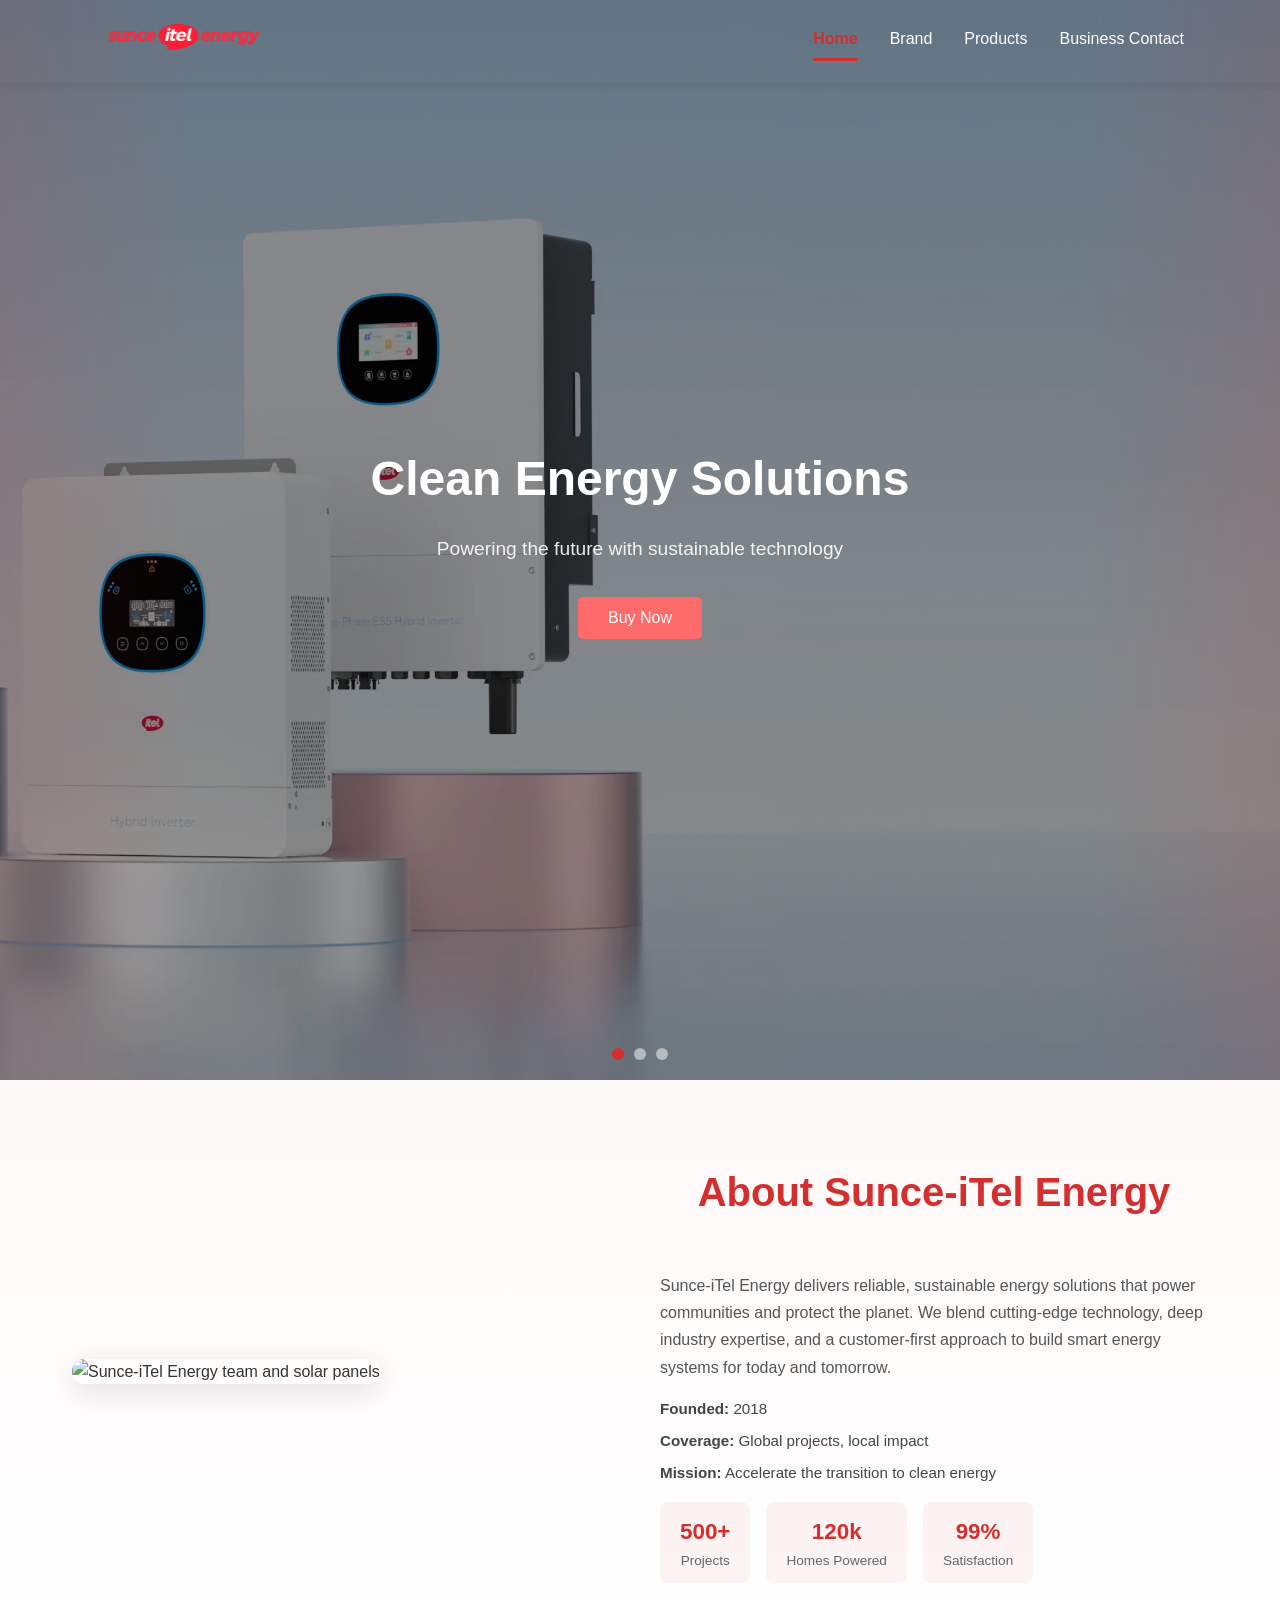
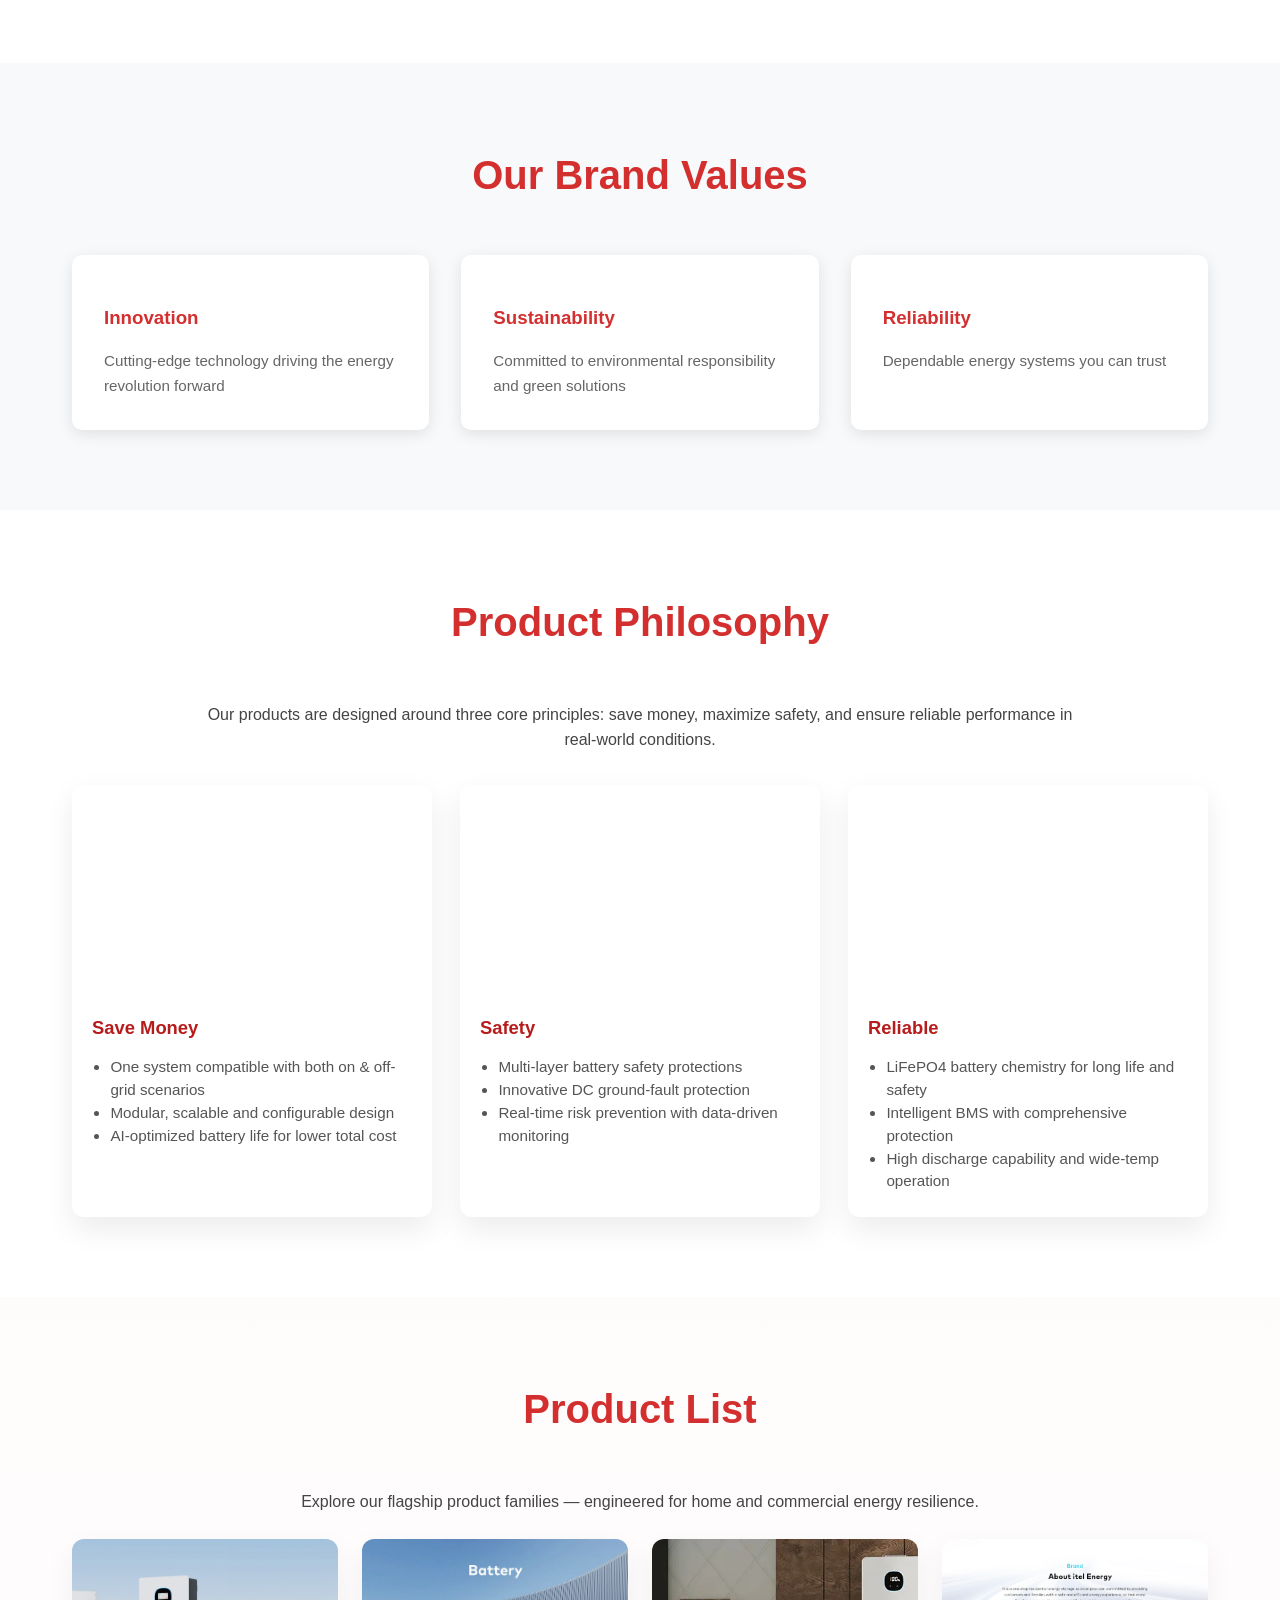
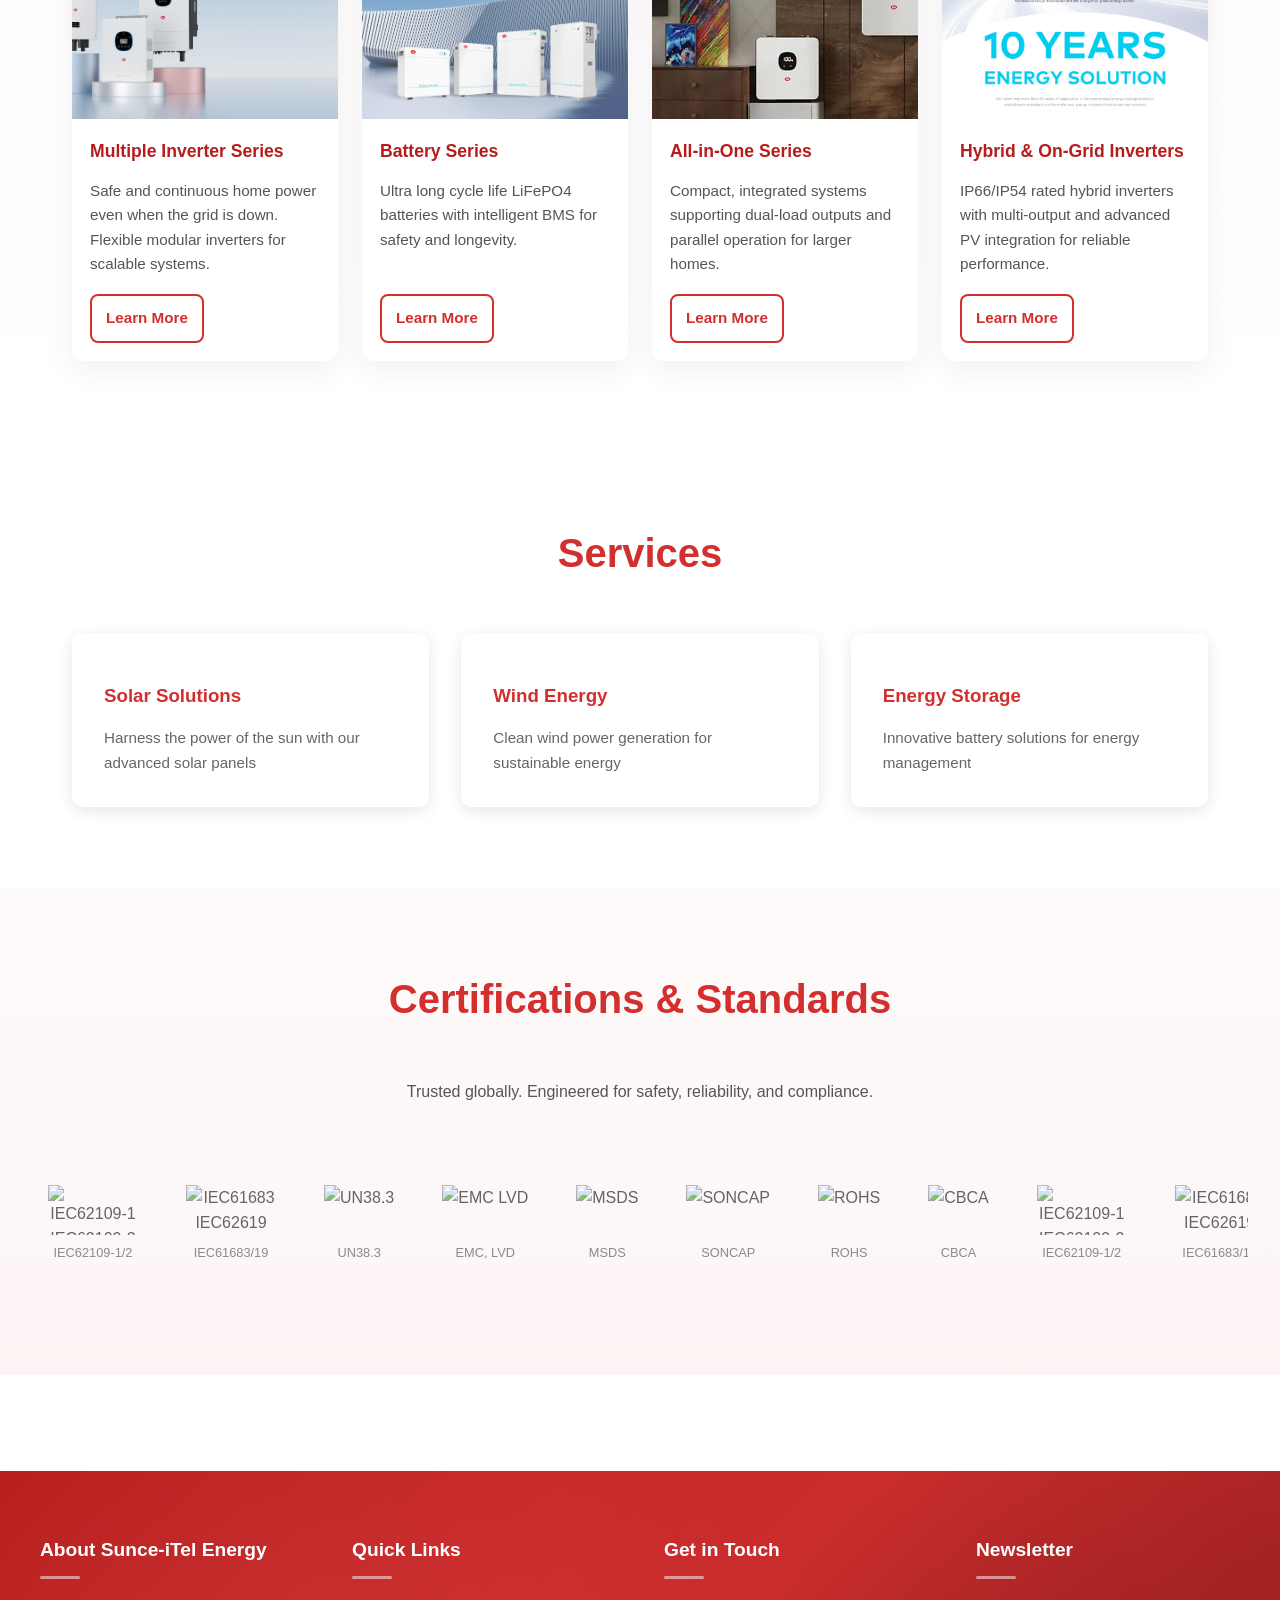
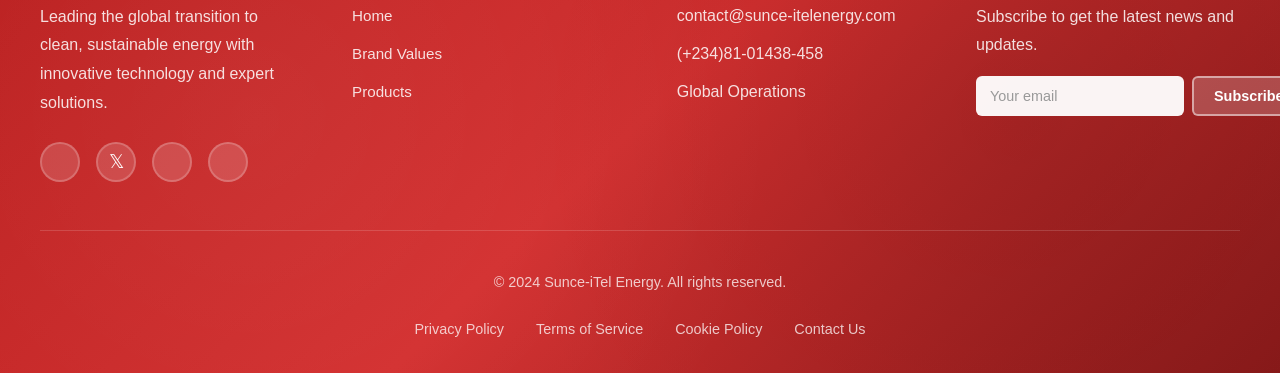
==== index.html @ 363087ed "required changes have been made" ====
<!DOCTYPE html>
<html lang="en">
<head>
    <meta charset="UTF-8">
    <meta name="viewport" content="width=device-width, initial-scale=1.0">
    <title>Sunce-iTel Energy - Brand</title>
   <link rel="stylesheet" href="styles.css">
        <link rel="icon" href="asset/itel-logo.png" type="image/png" sizes="32x32">
        <link rel="shortcut icon" href="asset/itel-logo.png" type="image/png">
        <link rel="apple-touch-icon" href="asset/itel-logo.png">
        <!-- Iconify: scalable vector icons -->
        <script src="https://code.iconify.design/2/2.2.1/iconify.min.js"></script>
</head>
<body>
    <header>
        <nav>
            <div class="logo">
                <img src="asset/itel-logo.png" alt="Sunce-iTel Energy Logo">
            </div>
            <ul class="nav-links">
                <li><a href="#home">Home</a></li>
                <li><a href="#brand">Brand</a></li>
                <li><a href="products.html">Products</a></li>
                <li><a href="contact.html">Business Contact</a></li>
            </ul>
            <div class="hamburger">
                <span></span>
                <span></span>
                <span></span>
            </div>
        </nav>
    </header>

    <main>
        <section class="hero" id="home">
            <div class="carousel-container">
                <div class="carousel-slide active">
                    <img src="asset/pc-01-multiple-inverter-series-4uVr4Cbx.webp" alt="Solar Energy">
                </div>
                <div class="carousel-slide">
                    <img src="asset/PC_001_IP54-BDTVwrKW.webp" alt="Wind Energy">
                </div>
                <div class="carousel-slide">
                    <img src="asset/PC_003_IP66-CBiE0N-h.webp" alt="Renewable Energy">
                </div>
                <div class="carousel-overlay">
                    <h1>Clean Energy Solutions</h1>
                    <p>Powering the future with sustainable technology</p>
                    <button class="cta-button">Buy Now</button>
                </div>

                <div class="carousel-dots">
                    <span class="dot active" onclick="currentSlide(0)"></span>
                    <span class="dot" onclick="currentSlide(1)"></span>
                    <span class="dot" onclick="currentSlide(2)"></span>
                </div>
            </div>
        </section>

        <section class="section about-section" id="about-itel">
            <div class="container about-container">
                <div class="about-image">
                    <img src="https://images.unsplash.com/photo-1509395176047-4a66953fd231?w=1200&h=800&fit=crop" alt="Sunce-iTel Energy team and solar panels">
                </div>
                <div class="about-content">
                    <h2>About Sunce-iTel Energy</h2>
                    <p>Sunce-iTel Energy delivers reliable, sustainable energy solutions that power communities and protect the planet. We blend cutting-edge technology, deep industry expertise, and a customer-first approach to build smart energy systems for today and tomorrow.</p>
                    <ul class="about-list">
                        <li><strong>Founded:</strong> 2018</li>
                        <li><strong>Coverage:</strong> Global projects, local impact</li>
                        <li><strong>Mission:</strong> Accelerate the transition to clean energy</li>
                    </ul>

                    <div class="stats">
                        <div class="stat">
                            <div class="stat-value">500+</div>
                            <div class="stat-label">Projects</div>
                        </div>
                        <div class="stat">
                            <div class="stat-value">120k</div>
                            <div class="stat-label">Homes Powered</div>
                        </div>
                        <div class="stat">
                            <div class="stat-value">99%</div>
                            <div class="stat-label">Satisfaction</div>
                        </div>
                    </div>
                </div>
            </div>
        </section>

        <section class="section features-section" id="brand">
            <div class="container">
                <h2>Our Brand Values</h2>
                <div class="cards-grid">
                    <div class="card">
                        <div class="card-icon"><span class="iconify animated-icon" data-icon="mdi:flash" data-inline="false" data-width="1em" data-height="1em"></span></div>
                        <h3>Innovation</h3>
                        <p>Cutting-edge technology driving the energy revolution forward</p>
                    </div>
                    <div class="card">
                        <div class="card-icon"><span class="iconify animated-icon" data-icon="mdi:leaf" data-inline="false" data-width="1em" data-height="1em"></span></div>
                        <h3>Sustainability</h3>
                        <p>Committed to environmental responsibility and green solutions</p>
                    </div>
                    <div class="card">
                        <div class="card-icon"><span class="iconify animated-icon" data-icon="mdi:lock" data-inline="false" data-width="1em" data-height="1em"></span></div>
                        <h3>Reliability</h3>
                        <p>Dependable energy systems you can trust</p>
                    </div>
                </div>
            </div>
        </section>

        <section class="section product-philosophy" id="product-philosophy">
            <div class="container">
                <h2>Product Philosophy</h2>
                <p class="pp-intro">Our products are designed around three core principles: save money, maximize safety, and ensure reliable performance in real-world conditions.</p>

                <div class="pp-grid">
                    <article class="pp-card">
                        <div class="pp-image" style="background-image: url('https://energy.itel-life.com/traness-web/assets/Product_Philosophy1-DYWTIjxz.webp');"></div>
                        <div class="pp-body">
                            <h3>Save Money</h3>
                            <ul>
                                <li>One system compatible with both on & off-grid scenarios</li>
                                <li>Modular, scalable and configurable design</li>
                                <li>AI-optimized battery life for lower total cost</li>
                            </ul>
                        </div>
                    </article>

                    <article class="pp-card">
                        <div class="pp-image" style="background-image: url('https://energy.itel-life.com/traness-web/assets/Product_Philosophy2-Bd6R8GbZ.webp');"></div>
                        <div class="pp-body">
                            <h3>Safety</h3>
                            <ul>
                                <li>Multi-layer battery safety protections</li>
                                <li>Innovative DC ground-fault protection</li>
                                <li>Real-time risk prevention with data-driven monitoring</li>
                            </ul>
                        </div>
                    </article>

                    <article class="pp-card">
                        <div class="pp-image" style="background-image: url('https://energy.itel-life.com/traness-web/assets/Product_Philosophy3-BLWLSfv9.webp');"></div>
                        <div class="pp-body">
                            <h3>Reliable</h3>
                            <ul>
                                <li>LiFePO4 battery chemistry for long life and safety</li>
                                <li>Intelligent BMS with comprehensive protection</li>
                                <li>High discharge capability and wide-temp operation</li>
                            </ul>
                        </div>
                    </article>
                </div>
            </div>
        </section>

        <section class="section product-list" id="product-list">
            <div class="container">
                <h2>Product List</h2>
                <p class="pl-intro">Explore our flagship product families — engineered for home and commercial energy resilience.</p>

                <div class="pl-grid">
                    <div class="pl-card">
                        <div class="pl-image" style="background-image: url('asset/pc-01-multiple-inverter-series-4uVr4Cbx.webp');"></div>
                        <div class="pl-body">
                            <h3 class="pl-title">Multiple Inverter Series</h3>
                            <p class="pl-desc">Safe and continuous home power even when the grid is down. Flexible modular inverters for scalable systems.</p>
                            <div class="pl-buttons">
                                <a class="btn btn-outline" href="#">Learn More</a>
                            </div>
                        </div>
                    </div>

                    <div class="pl-card">
                        <div class="pl-image" style="background-image: url('asset/pc-04-Battery__Series-Dj1lOQT4.webp');"></div>
                        <div class="pl-body">
                            <h3 class="pl-title">Battery Series</h3>
                            <p class="pl-desc">Ultra long cycle life LiFePO4 batteries with intelligent BMS for safety and longevity.</p>
                            <div class="pl-buttons">
                                <a class="btn btn-outline" href="#">Learn More</a>
                            </div>
                        </div>
                    </div>

                    <div class="pl-card">
                        <div class="pl-image" style="background-image: url('asset/mb-02-allinone-ZpsdSVnz.webp');"></div>
                        <div class="pl-body">
                            <h3 class="pl-title">All-in-One Series</h3>
                            <p class="pl-desc">Compact, integrated systems supporting dual-load outputs and parallel operation for larger homes.</p>
                            <div class="pl-buttons">
                                <a class="btn btn-outline" href="#">Learn More</a>
                            </div>
                        </div>
                    </div>

                    <div class="pl-card">
                        <div class="pl-image" style="background-image: url('asset/pc-02-Brand-Bh3NAo-r.webp');"></div>
                        <div class="pl-body">
                            <h3 class="pl-title">Hybrid & On-Grid Inverters</h3>
                            <p class="pl-desc">IP66/IP54 rated hybrid inverters with multi-output and advanced PV integration for reliable performance.</p>
                            <div class="pl-buttons">
                                <a class="btn btn-outline" href="#">Learn More</a>
                            </div>
                        </div>
                    </div>
                </div>
            </div>
        </section>

        <section class="section" id="services">
            <div class="container">
                <h2>Services</h2>
                <div class="cards-grid">
                    <div class="card">
                        <div class="card-icon"><span class="iconify animated-icon" data-icon="mdi:weather-sunny" data-inline="false" data-width="1em" data-height="1em"></span></div>
                        <h3>Solar Solutions</h3>
                        <p>Harness the power of the sun with our advanced solar panels</p>
                    </div>
                    <div class="card">
                        <div class="card-icon"><span class="iconify animated-icon" data-icon="mdi:weather-windy" data-inline="false" data-width="1em" data-height="1em"></span></div>
                        <h3>Wind Energy</h3>
                        <p>Clean wind power generation for sustainable energy</p>
                    </div>
                    <div class="card">
                        <div class="card-icon"><span class="iconify animated-icon" data-icon="mdi:battery" data-inline="false" data-width="1em" data-height="1em"></span></div>
                        <h3>Energy Storage</h3>
                        <p>Innovative battery solutions for energy management</p>
                    </div>
                </div>
            </div>
        </section>
    </main>

    <section class="section certification" id="certification">
        <h2>Certifications & Standards</h2>
        <p class="cert-intro">Trusted globally. Engineered for safety, reliability, and compliance.</p>

        <div class="marquee-container">
            <div class="marquee-track">
                <div class="cert-logo">
                    <img src="https://energy.itel-life.com/traness-web/assets/brand01-lxdDMhXr.png" alt="IEC62109-1 IEC62109-2">
                    <span>IEC62109-1/2</span>
                </div>
                <div class="cert-logo">
                    <img src="https://energy.itel-life.com/traness-web/assets/brand02-Cbj6jNe_.png" alt="IEC61683 IEC62619">
                    <span>IEC61683/19</span>
                </div>
                <div class="cert-logo">
                    <img src="https://energy.itel-life.com/traness-web/assets/brand03-LPod9yp8.png" alt="UN38.3">
                    <span>UN38.3</span>
                </div>
                <div class="cert-logo">
                    <img src="https://energy.itel-life.com/traness-web/assets/brand04-BY6w9k65.png" alt="EMC LVD">
                    <span>EMC, LVD</span>
                </div>
                <div class="cert-logo">
                    <img src="https://energy.itel-life.com/traness-web/assets/brand05-lPYYnhES.png" alt="MSDS">
                    <span>MSDS</span>
                </div>
                <div class="cert-logo">
                    <img src="https://energy.itel-life.com/traness-web/assets/brand06-3IBH7Ll9.png" alt="SONCAP">
                    <span>SONCAP</span>
                </div>
                <div class="cert-logo">
                    <img src="https://energy.itel-life.com/traness-web/assets/brand07-Bwi-pr82.png" alt="ROHS">
                    <span>ROHS</span>
                </div>
                <div class="cert-logo">
                    <img src="https://energy.itel-life.com/traness-web/assets/brand08-D8Buwxoi.png" alt="CBCA">
                    <span>CBCA</span>
                </div>
                <!-- Duplicate for seamless loop -->
                <div class="cert-logo">
                    <img src="https://energy.itel-life.com/traness-web/assets/brand01-lxdDMhXr.png" alt="IEC62109-1 IEC62109-2">
                    <span>IEC62109-1/2</span>
                </div>
                <div class="cert-logo">
                    <img src="https://energy.itel-life.com/traness-web/assets/brand02-Cbj6jNe_.png" alt="IEC61683 IEC62619">
                    <span>IEC61683/19</span>
                </div>
                <div class="cert-logo">
                    <img src="https://energy.itel-life.com/traness-web/assets/brand03-LPod9yp8.png" alt="UN38.3">
                    <span>UN38.3</span>
                </div>
                <div class="cert-logo">
                    <img src="https://energy.itel-life.com/traness-web/assets/brand04-BY6w9k65.png" alt="EMC LVD">
                    <span>EMC, LVD</span>
                </div>
            </div>
        </div>
    </section>

    <footer id="contact">
        <div class="footer-container">
            <div class="footer-content">
                <!-- About Section -->
                <div class="footer-section">
                    <h3>About Sunce-iTel Energy</h3>
                    <p>Leading the global transition to clean, sustainable energy with innovative technology and expert solutions.</p>
                    <div class="social-links">
                        <a href="#" title="Facebook"><span class="iconify" data-icon="mdi:facebook" data-inline="false" data-width="1.2em" data-height="1.2em"></span></a>
                        <a href="#" title="Twitter">𝕏</a>
                        <a href="#" title="LinkedIn"><span class="iconify" data-icon="mdi:linkedin" data-inline="false" data-width="1.2em" data-height="1.2em"></span></a>
                        <a href="#" title="Instagram"><span class="iconify" data-icon="mdi:instagram" data-inline="false" data-width="1.2em" data-height="1.2em"></span></a>
                    </div>
                </div>

                <!-- Quick Links -->
                <div class="footer-section">
                    <h3>Quick Links</h3>
                    <ul>
                        <li><a href="index.html#home">Home</a></li>
                        <li><a href="index.html#brand">Brand Values</a></li>
                        <li><a href="products.html">Products</a></li>
                    </ul>
                </div>

                <!-- Contact -->
                <div class="footer-section">
                    <h3>Get in Touch</h3>
                    <div class="contact-info">
                        <span class="contact-info-icon"><span class="iconify animated-icon" data-icon="mdi:email" data-inline="false" data-width="1em" data-height="1em"></span></span>
                        <span>contact@sunce-itelenergy.com</span>
                    </div>
                    <div class="contact-info">
                        <span class="contact-info-icon"><span class="iconify animated-icon" data-icon="mdi:phone" data-inline="false" data-width="1em" data-height="1em"></span></span>
                        <span>(+234)81-01438-458</span>
                    </div>
                    <div class="contact-info">
                        <span class="contact-info-icon"><span class="iconify animated-icon" data-icon="mdi:earth" data-inline="false" data-width="1em" data-height="1em"></span></span>
                        <span>Global Operations</span>
                    </div>
                </div>

                <!-- Newsletter -->
                <div class="footer-section">
                    <h3>Newsletter</h3>
                    <p>Subscribe to get the latest news and updates.</p>
                    <div class="newsletter-form">
                        <input type="email" placeholder="Your email" required>
                        <button onclick="alert('Thank you for subscribing!')">Subscribe</button>
                    </div>
                </div>
            </div>

            <!-- Footer Bottom -->
            <div class="footer-bottom">
                <p>&copy; 2024 Sunce-iTel Energy. All rights reserved.</p>
                <div class="footer-links">
                    <a href="#">Privacy Policy</a>
                    <a href="#">Terms of Service</a>
                    <a href="#">Cookie Policy</a>
                    <a href="#">Contact Us</a>
                </div>
            </div>
        </div>
    </footer>

    <script src="script.js"></script>
</body>
</html>
---- styles.css ----
* {
            margin: 0;
            padding: 0;
            box-sizing: border-box;
        }

        body {
            font-family: 'Segoe UI', Tahoma, Geneva, Verdana, sans-serif;
            line-height: 1.6;
            color: #333;
        }

        header {
            background: transparent;
            /* background: rgba(255,255,255,0.85); */
            color: #222;
            padding: 1rem 2rem;
            position: fixed;
            width: 100%;
            top: 0;
            z-index: 1000;
            box-shadow: 0 1px 8px rgba(16,24,32,0.06);
            transition: background 0.25s ease, box-shadow 0.25s ease, color 0.25s ease;
            backdrop-filter: blur(6px);
            border-bottom: 1px solid rgba(16,24,32,0.04);
        }

        header.scrolled {
            background: linear-gradient(135deg, #d32f2f 0%, #b71c1c 100%);
            color: white;
            box-shadow: 0 2px 10px rgba(0,0,0,0.12);
            border-bottom: none;
        }

        nav {
            display: flex;
            justify-content: space-between;
            align-items: center;
            /* span entire viewport so logo and links hug opposite sides */
            width: 100%;
            max-width: none;
            margin: 0 auto;
            padding: 0 4rem; /* bigger side padding to push items outward */
        }

        /* ensure logo hugs left and links hug right */
        .logo {
            margin-right: auto;
        }

        .nav-links {
            margin-left: auto;
        }

        .logo {
            font-size: 1.5rem;
            font-weight: bold;
        }

        .logo img {
            height: 40px;
            width: auto;
            object-fit: contain;
        }

        .nav-links {
            display: flex;
            list-style: none;
            gap: 2rem;
        }

        .nav-links a {
            color: white; /* always white for better contrast over images */
            text-decoration: none;
            transition: color 0.25s ease, opacity 0.25s ease;
            position: relative;
            display: inline-block;
            padding-bottom: 6px;
        }

        /* revert hover color since default is white now */
        .nav-links a:hover {
            opacity: 0.95;
            color: #b71c1c;
        }

        /* animated underline */
        .nav-links a::after {
            content: "";
            position: absolute;
            left: 0;
            right: 0;
            bottom: -4px;
            height: 3px;
            background: #d32f2f;
            transform: scaleX(0);
            transform-origin: left;
            transition: transform 0.25s ease, background 0.25s ease;
            border-radius: 3px;
        }

        .nav-links a:hover::after,
        .nav-links a:focus::after {
            transform: scaleX(1);
        }

        /* Active page indicator */
        .nav-links a.active {
            color: #d32f2f;
            font-weight: 600;
        }

        .nav-links a.active::after {
            transform: scaleX(1);
            background: #d32f2f;
        }

        header.scrolled .nav-links a {
            color: white;
        }

        header.scrolled .nav-links a.active {
            color: #fff;
            font-weight: 600;
        }

        /* change underline color when header is solid */
        header.scrolled .nav-links a::after {
            background: rgba(255,255,255,0.95);
        }

        header.scrolled .nav-links a.active::after {
            background: rgba(255,255,255,0.95);
        }

        .nav-links a:hover {
            opacity: 0.95;
            color: #b71c1c;
        }

        header.scrolled .nav-links a:hover {
            color: #fff;
        }

        .hamburger {
            display: none;
            flex-direction: column;
            cursor: pointer;
        }

        .hamburger span {
            width: 25px;
            height: 3px;
            background: #222;
            margin: 5px 0;
            transition: background 0.25s ease, transform 0.25s ease;
        }

        header.scrolled .hamburger span {
            background: white;
        }

        /* make logo stand out on red navbar background */
        header.scrolled .logo {
            background: white;
            padding: 3px 8px;
            border-radius: 4px;
            z-index: 10;
        }

        main {
            /* no top margin so hero can sit below the fixed header */
            margin-top: 0;
        }

        /* make sure non-hero sections aren’t hidden behind the header */
        section {
            padding-top: 60px; /* equal to header height */
        }

        /* hero sections (homepage or any page-specific hero) should extend under the header */
        .hero,
        section[class$="-hero"] {
            padding-top: 0;
            margin-top: -60px; /* pull up under the fixed header */
        }

        /* non-home heroes should be a fixed 720px tall (home page uses its own 800px height) */
        section[class$="-hero"]:not(.hero) {
            height: 720px;
            min-height: 720px;
        }

        .hero {
            position: relative;
            height: 120vh;
            overflow: hidden;
            margin-top: 0;
            padding-top: 0;
        }

        .carousel-container {
            position: relative;
            width: 100%;
            height: 100%;
        }

        /* red gradient overlays on the sides to enhance carousel visuals */
        .carousel-container::before,
        .carousel-container::after {
            content: "";
            position: absolute;
            top: 0;
            bottom: 0;
            width: 15%;
            pointer-events: none;
            z-index: 15; /* above slides but below overlay text */
        }

        .carousel-container::before {
            left: 0;
            /* ultra subtle red overlay */
            background: linear-gradient(to right, rgba(211,47,47,0.1), transparent);
        }

        .carousel-container::after {
            right: 0;
            /* ultra subtle red overlay */
            background: linear-gradient(to left, rgba(211,47,47,0.1), transparent);
        }

        .carousel-slide {
            position: absolute;
            width: 100%;
            height: 100%;
            opacity: 0;
            transition: opacity 0.5s ease-in-out;
        }

        .carousel-slide.active {
            opacity: 1;
        }

        .carousel-slide img {
            width: 100%;
            height: 100%;
            object-fit: cover;
        }

        .carousel-overlay {
            position: absolute;
            top: 0;
            left: 0;
            width: 100%;
            height: 100%;
            background: rgba(0, 0, 0, 0.4);
            display: flex;
            flex-direction: column;
            justify-content: center;
            align-items: center;
            text-align: center;
            color: white;
            z-index: 10;
        }

        .carousel-overlay h1 {
            font-size: 3rem;
            margin-bottom: 1rem;
        }

        .carousel-overlay p {
            font-size: 1.2rem;
            margin-bottom: 2rem;
            opacity: 0.9;
        }

        /* About section */
        .about-section {
            padding: 80px 2rem;
            background: linear-gradient(180deg, rgba(211,47,47,0.03), rgba(0,0,0,0));
        }

        .about-container {
            display: grid;
            grid-template-columns: 1fr 1fr;
            gap: 2.5rem;
            align-items: center;
            max-width: 1100px;
            margin: 0 auto;
            padding: 0 2rem;
        }

        .about-image img {
            width: 100%;
            height: 100%;
            object-fit: cover;
            border-radius: 12px;
            box-shadow: 0 8px 30px rgba(0,0,0,0.12);
        }

        .about-content h2 {
            margin-bottom: 1rem;
            color: #d32f2f;
        }

        .about-content p {
            color: #555;
            margin-bottom: 1rem;
            line-height: 1.7;
        }

        .about-list {
            list-style: none;
            padding: 0;
            margin: 0 0 1rem 0;
            display: grid;
            gap: 0.5rem;
            grid-template-columns: 1fr;
        }

        .about-list li {
            font-size: 0.95rem;
            color: #444;
        }

        .stats {
            display: flex;
            gap: 1rem;
            margin-top: 1rem;
        }

        .stat {
            background: rgba(211,47,47,0.05);
            padding: 12px 20px;
            border-radius: 8px;
            text-align: center;
            min-width: 90px;
        }

        .stat-value {
            font-size: 1.4rem;
            font-weight: 700;
            color: #d32f2f;
        }

        .stat-label {
            font-size: 0.85rem;
            color: #666;
        }

        /* Product Philosophy section */
        .product-philosophy {
            padding: 80px 2rem;
            background: #fff;
        }

        .product-philosophy .pp-intro {
            max-width: 900px;
            margin: 0 auto 2rem auto;
            text-align: center;
            color: #444;
            font-size: 1rem;
        }

        .pp-grid {
            display: grid;
            grid-template-columns: repeat(3, 1fr);
            gap: 1.75rem;
            max-width: 1200px;
            margin: 0 auto;
        }

        .pp-card {
            background: #fff;
            border-radius: 12px;
            overflow: hidden;
            box-shadow: 0 12px 30px rgba(0,0,0,0.08);
            display: flex;
            flex-direction: column;
            transition: transform 0.35s ease, box-shadow 0.35s ease;
        }

        .pp-card:hover {
            transform: translateY(-8px);
            box-shadow: 0 20px 40px rgba(0,0,0,0.12);
        }

        .pp-image {
            height: 210px;
            background-position: center;
            background-size: cover;
            filter: saturate(1.05) contrast(0.98);
        }

        .pp-body {
            padding: 18px 20px 24px 20px;
            display: flex;
            flex-direction: column;
            gap: 8px;
        }

        .pp-body h3 {
            color: #b71c1c;
            margin-bottom: 6px;
            font-size: 1.15rem;
        }

        .pp-body ul {
            margin: 0;
            padding-left: 1.15rem;
            color: #555;
            list-style: disc;
            line-height: 1.5;
            font-size: 0.95rem;
        }

        /* Responsive */
        @media (max-width: 992px) {
            .pp-grid {
                grid-template-columns: repeat(2, 1fr);
            }
        }

        @media (max-width: 640px) {
            .about-container, .pp-grid {
                grid-template-columns: 1fr;
            }

            .pp-image {
                height: 180px;
            }
        }

                /* Product List styles */
                .product-list {
                    padding: 80px 2rem;
                    background: linear-gradient(180deg, rgba(211,47,47,0.02), rgba(0,0,0,0));
                }

                .product-list .pl-intro {
                    max-width: 900px;
                    margin: 0 auto 24px auto;
                    text-align: center;
                    color: #444;
                }

                .pl-grid {
                    display: grid;
                    grid-template-columns: repeat(auto-fit, minmax(260px, 1fr));
                    gap: 1.5rem;
                    max-width: 1200px;
                    margin: 0 auto;
                }

                .pl-card {
                    background: #fff;
                    border-radius: 12px;
                    overflow: hidden;
                    display: flex;
                    flex-direction: column;
                    box-shadow: 0 10px 30px rgba(0,0,0,0.06);
                    transition: transform 0.3s ease, box-shadow 0.3s ease;
                }

                .pl-card:hover {
                    transform: translateY(-8px);
                    box-shadow: 0 20px 40px rgba(0,0,0,0.12);
                }

                .pl-image {
                    height: 180px;
                    background-position: center;
                    background-size: cover;
                }

                .pl-body {
                    padding: 18px;
                    display: flex;
                    flex-direction: column;
                    gap: 10px;
                    flex: 1 1 auto;
                }

                .pl-title {
                    color: #b71c1c;
                    font-size: 1.1rem;
                    margin-bottom: 4px;
                }

                .pl-desc {
                    color: #555;
                    font-size: 0.95rem;
                    flex: 1 1 auto;
                }

                .pl-buttons {
                    display: flex;
                    gap: 10px;
                    margin-top: 8px;
                }

                .btn {
                    display: inline-block;
                    padding: 10px 14px;
                    border-radius: 8px;
                    text-decoration: none;
                    font-weight: 600;
                    font-size: 0.95rem;
                    text-align: center;
                    transition: all 0.3s ease;
                }

                .btn-primary {
                    background: #d32f2f;
                    color: #fff;
                }

                .btn-outline {
                    background: transparent;
                    color: #d32f2f;
                    border: 2px solid #d32f2f;
                }

                /* Button hover interactions: invert colors on hover */
                .btn-outline:hover {
                    background: #d32f2f;
                    color: #ffffff;
                    border-color: #d32f2f;
                    transform: translateY(-2px);
                }

                .btn-primary:hover {
                    background: #b71c1c;
                    color: #fff;
                    transform: translateY(-2px);
                }

                /* Inverted state applied via JS to keep paired buttons from matching */
                .btn-primary.inverted {
                    background: #ffffff !important;
                    color: #d32f2f !important;
                    border: 2px solid #d32f2f !important;
                    transform: translateY(-2px);
                }

                .btn-outline.inverted {
                    background: #d32f2f !important;
                    color: #ffffff !important;
                    border-color: #d32f2f !important;
                    transform: translateY(-2px);
                }

                @media (max-width: 480px) {
                    .pl-image { height: 140px; }
                    .pl-buttons { flex-direction: column; }
        }

        /* carousel navigation removed */
        .carousel-btn {
            display: none; /* hide controls */
        }

        /* previous rules for positioning, colors, etc. are no longer needed */

        .carousel-dots {
            position: absolute;
            bottom: 20px;
            left: 50%;
            transform: translateX(-50%);
            z-index: 20;
            display: flex;
            gap: 10px;
        }

        .dot {
            width: 12px;
            height: 12px;
            border-radius: 50%;
            background: rgba(255, 255, 255, 0.5);
            cursor: pointer;
            transition: background 0.3s;
        }

        .dot.active {
            background: rgba(211, 47, 47, 1);
        }

        /* Certification section with marquee */
        .certification {
            padding: 60px 2rem;
            background: linear-gradient(180deg, rgba(211,47,47,0.02), rgba(211,47,47,0.05));
            text-align: center;
        }

        .certification h2 {
            margin-bottom: 8px;
        }

        .certification .cert-intro {
            max-width: 900px;
            margin: 0 auto 48px auto;
            text-align: center;
            color: #555;
            font-size: 1rem;
        }

        .marquee-container {
            overflow: hidden;
            background: transparent;
        }

        .marquee-track {
            display: flex;
            gap: 3rem;
            padding: 2rem 1rem;
            animation: scroll-infinite 40s linear infinite;
            width: max-content;
        }

        @keyframes scroll-infinite {
            0% {
                transform: translateX(0);
            }
            100% {
                transform: translateX(calc(-50% - 1.5rem));
            }
        }

        /* Pause animation on hover for better UX */
        .marquee-container:hover .marquee-track {
            animation-play-state: paused;
        }

        .cert-logo {
            display: flex;
            flex-direction: column;
            align-items: center;
            gap: 8px;
            flex-shrink: 0;
            opacity: 0.75;
            transition: opacity 0.25s ease;
        }

        .cert-logo:hover {
            opacity: 1;
        }

        .cert-logo img {
            max-width: 90px;
            height: 50px;
            object-fit: contain;
        }

        .cert-logo span {
            color: #666;
            font-size: 0.8rem;
            font-weight: 500;
            text-align: center;
            white-space: nowrap;
        }

        @media (max-width: 768px) {
            .marquee-track {
                gap: 2rem;
                padding: 1.5rem 1rem;
                animation: scroll-left 20s linear infinite;
            }

            .cert-logo img {
                max-width: 70px;
                height: 40px;
            }

            .cert-logo span {
                font-size: 0.75rem;
            }
            /* reduce hero height on tablet */
            .hero {
                height: 480px;
            }
        }

        @media (max-width: 480px) {
            .marquee-track {
                gap: 1.5rem;
                padding: 1rem;
                animation: scroll-left 15s linear infinite;
            }

            /* reduce hero height on small phones */
            .hero {
                height: 360px;
            }

            .cert-logo img {
                max-width: 60px;
                height: 35px;
            }

            .cert-logo span {
                font-size: 0.7rem;
            }
        }

        .hero h1 {
            font-size: 3rem;
            margin-bottom: 1rem;
        }

        .hero p {
            font-size: 1.2rem;
            margin-bottom: 2rem;
            opacity: 0.9;
        }

        .cta-button {
            display: inline-block;
            background: #ff6b6b;
            color: white;
            padding: 12px 30px;
            border-radius: 5px;
            text-decoration: none;
            transition: background 0.3s;
            border: none;
            cursor: pointer;
            font-size: 1rem;
        }

        .cta-button:hover {
            background: #ff5252;
        }

        .container {
            max-width: 1200px;
            margin: 0 auto;
            padding: 0 2rem;
        }

        .section {
            padding: 80px 2rem;
        }

        .section h2 {
            font-size: 2.5rem;
            margin-bottom: 3rem;
            text-align: center;
            color: #d32f2f;
        }

        .cards-grid {
            display: grid;
            grid-template-columns: repeat(auto-fit, minmax(280px, 1fr));
            gap: 2rem;
            margin-top: 2rem;
        }

        .card {
            background: white;
            border-radius: 10px;
            padding: 2rem;
            box-shadow: 0 4px 15px rgba(0,0,0,0.1);
            transition: transform 0.3s, box-shadow 0.3s;
        }

        .card:hover {
            transform: translateY(-5px);
            box-shadow: 0 8px 25px rgba(0,0,0,0.15);
        }

        .card-icon {
            font-size: 3rem;
            margin-bottom: 1rem;
        }

        .card h3 {
            margin-bottom: 1rem;
            color: #d32f2f;
        }

        .card p {
            color: #666;
            font-size: 0.95rem;
        }

        .features-section {
            background: #f8f9fa;
        }

        /* Enhanced Footer Styling */
        footer {
            background: linear-gradient(135deg, #b71c1c 0%, #d32f2f 50%, #8b1a1a 100%);
            color: white;
            padding: 4rem 2rem 2rem;
            margin-top: 6rem;
            position: relative;
            overflow: hidden;
        }

        footer::before {
            content: '';
            position: absolute;
            top: 0;
            left: 0;
            width: 100%;
            height: 100%;
            background: radial-gradient(circle at 20% 50%, rgba(255,255,255,0.05) 0%, transparent 50%),
                        radial-gradient(circle at 80% 50%, rgba(0,0,0,0.1) 0%, transparent 50%);
            pointer-events: none;
        }

        .footer-container {
            max-width: 1200px;
            margin: 0 auto;
            position: relative;
            z-index: 1;
        }

        .footer-content {
            display: grid;
            grid-template-columns: repeat(auto-fit, minmax(250px, 1fr));
            gap: 3rem;
            margin-bottom: 3rem;
        }

        .footer-section h3 {
            font-size: 1.2rem;
            margin-bottom: 1.5rem;
            font-weight: 700;
            position: relative;
            padding-bottom: 0.8rem;
        }

        .footer-section h3::after {
            content: '';
            position: absolute;
            bottom: 0;
            left: 0;
            width: 40px;
            height: 3px;
            background: rgba(255,255,255,0.5);
            border-radius: 2px;
        }

        .footer-section ul {
            list-style: none;
            margin: 0;
            padding: 0;
        }

        .footer-section ul li {
            margin-bottom: 0.8rem;
        }

        .footer-section a {
            color: rgba(255,255,255,0.85);
            text-decoration: none;
            font-size: 0.95rem;
            transition: all 0.3s ease;
            display: inline-block;
        }

        .footer-section a:hover {
            color: #fff;
            transform: translateX(4px);
        }

        .footer-section p {
            color: rgba(255,255,255,0.85);
            line-height: 1.8;
            margin-bottom: 0.8rem;
        }

        /* Newsletter Section */
        .newsletter-form {
            display: flex;
            gap: 0.5rem;
            margin-top: 1rem;
        }

        .newsletter-form input {
            flex: 1;
            padding: 10px 14px;
            border: none;
            border-radius: 6px;
            font-size: 0.9rem;
            background: rgba(255,255,255,0.95);
            color: #333;
        }

        .newsletter-form input::placeholder {
            color: #999;
        }

        .newsletter-form button {
            padding: 10px 20px;
            background: rgba(255,255,255,0.2);
            color: white;
            border: 2px solid rgba(255,255,255,0.5);
            border-radius: 6px;
            cursor: pointer;
            font-weight: 600;
            font-size: 0.9rem;
            transition: all 0.3s ease;
        }

        .newsletter-form button:hover {
            background: rgba(255,255,255,0.3);
            border-color: white;
        }

        /* Contact Info */
        .contact-info {
            display: flex;
            align-items: center;
            gap: 0.8rem;
            margin-bottom: 0.8rem;
            color: rgba(255,255,255,0.85);
        }

        .contact-info-icon {
            font-size: 1.2rem;
        }

        /* Social Links */
        .social-links {
            display: flex;
            gap: 1rem;
            margin-top: 1.5rem;
        }

        .social-links a {
            display: inline-flex;
            align-items: center;
            justify-content: center;
            width: 40px;
            height: 40px;
            background: rgba(255,255,255,0.15);
            border-radius: 50%;
            color: white;
            text-decoration: none;
            font-size: 1.2rem;
            transition: all 0.3s ease;
            border: 2px solid rgba(255,255,255,0.2);
        }

        .social-links a:hover {
            background: rgba(255,255,255,0.3);
            border-color: white;
            transform: translateY(-4px);
        }

        /* Footer Bottom */
        .footer-bottom {
            border-top: 1px solid rgba(255,255,255,0.15);
            padding-top: 2rem;
            text-align: center;
        }

        .footer-bottom p {
            color: rgba(255,255,255,0.75);
            margin: 0.5rem 0;
            font-size: 0.9rem;
        }

        .footer-links {
            display: flex;
            justify-content: center;
            gap: 2rem;
            margin-top: 1.5rem;
            flex-wrap: wrap;
        }

        .footer-links a {
            color: rgba(255,255,255,0.75);
            text-decoration: none;
            font-size: 0.9rem;
            transition: color 0.3s ease;
        }

        .footer-links a:hover {
            color: white;
        }

        @media (max-width: 768px) {
            footer {
                padding: 3rem 1.5rem 1.5rem;
                margin-top: 4rem;
            }

            .footer-content {
                grid-template-columns: 1fr;
                gap: 2rem;
            }

            .footer-section h3::after {
                left: 50%;
                transform: translateX(-50%);
            }

            .newsletter-form {
                flex-direction: column;
            }

            .footer-links {
                gap: 1rem;
            }

            .hamburger {
                display: flex;
            }

            .nav-links {
                position: absolute;
                top: 60px;
                left: 0;
                width: 100%;
                background: #d32f2f;
                flex-direction: column;
                gap: 0;
                padding: 1rem 0;
                display: none;
            }

            .nav-links.active {
                display: flex;
            }

            .nav-links a {
                padding: 1rem 2rem;
                border-bottom: 1px solid rgba(255,255,255,0.1);
                color: #222;
            }

            .nav-links a:hover {
                color: white;
                background: rgba(0,0,0,0.1);
            }

            .nav-links a.active {
                color: white;
            }

            .nav-links a::after {
                display: none;
            }

            /* Keep hamburger menu text black even when header is scrolled */
            header.scrolled .nav-links a {
                color: #222;
            }

            header.scrolled .nav-links a.active {
                color: white;
            }

            .hero h1 {
                font-size: 2rem;
            }

            .section h2 {
                font-size: 1.8rem;
            }

            .cards-grid {
                grid-template-columns: 1fr;
            }
        }

        /* ========================================
           PAGE-SPECIFIC STYLES
           ======================================== */

        /* PRODUCTS PAGE STYLES */
        .products-hero {
            background: linear-gradient(135deg, rgba(0,0,0,0.5), rgba(0,0,0,0.5)), url('asset/pc-allproduct-home-CkPCgyHj.webp') no-repeat center center fixed;
            background-size: cover;
            background-position: center;
            background-attachment: fixed;
            color: white;
            padding: 100px 2rem;
            text-align: center;
            margin-top: 60px;
            min-height: 600px;
            display: flex;
            flex-direction: column;
            justify-content: center;
            align-items: center;
        }

        .products-hero h1 {
            font-size: 3.5rem;
            margin-bottom: 1rem;
            font-weight: 800;
            text-shadow: 2px 2px 4px rgba(0,0,0,0.3);
        }

        .products-hero p {
            font-size: 1.3rem;
            opacity: 0.98;
            max-width: 700px;
            line-height: 1.8;
            text-shadow: 1px 1px 2px rgba(0,0,0,0.3);
        }

        .category-section {
            padding: 60px 2rem;
            background: #f8f9fa;
        }

        .category-section h2 {
            text-align: center;
            color: #d32f2f;
            margin-bottom: 3rem;
            font-size: 2.2rem;
        }

        .category-filter {
            display: flex;
            justify-content: center;
            gap: 1rem;
            flex-wrap: wrap;
            max-width: 1200px;
            margin: 0 auto 3rem;
        }

        .filter-btn {
            padding: 12px 28px;
            border: 2px solid #d32f2f;
            background: transparent;
            color: #d32f2f;
            border-radius: 8px;
            cursor: pointer;
            font-weight: 600;
            font-size: 1rem;
            transition: all 0.3s ease;
        }

        .filter-btn.active {
            background: #d32f2f;
            color: white;
        }

        .filter-btn:hover {
            background: #d32f2f;
            color: white;
            transform: translateY(-2px);
        }

        .products-grid {
            display: grid;
            grid-template-columns: repeat(auto-fit, minmax(300px, 1fr));
            gap: 2.5rem;
            max-width: 1200px;
            margin: 0 auto;
        }

        .product-card {
            background: white;
            border-radius: 14px;
            overflow: hidden;
            box-shadow: 0 4px 12px rgba(0,0,0,0.08);
            transition: all 0.3s ease;
            display: flex;
            flex-direction: column;
        }

        .product-card:hover {
            transform: translateY(-12px);
            box-shadow: 0 16px 32px rgba(211,47,47,0.15);
        }

        .product-image {
            width: 100%;
            height: 300px;
            overflow: hidden;
            background: #f0f0f0;
            position: relative;
        }

        .product-image img {
            width: 100%;
            height: 100%;
            object-fit: cover;
            transition: transform 0.4s ease;
        }

        .product-card:hover .product-image img {
            transform: scale(1.08);
        }

        .product-badge {
            position: absolute;
            top: 12px;
            right: 12px;
            background: #d32f2f;
            color: white;
            padding: 6px 14px;
            border-radius: 20px;
            font-size: 0.85rem;
            font-weight: 700;
            text-transform: uppercase;
            letter-spacing: 0.5px;
        }

        .product-badge.hot {
            background: #ff6b6b;
        }

        .product-badge.new {
            background: #d32f2f;
        }

        .product-content {
            padding: 2rem;
            flex-grow: 1;
            display: flex;
            flex-direction: column;
        }

        .product-category {
            color: #d32f2f;
            font-size: 0.85rem;
            font-weight: 700;
            text-transform: uppercase;
            letter-spacing: 0.5px;
            margin-bottom: 0.5rem;
        }

        .product-name {
            color: #333;
            font-size: 1.4rem;
            font-weight: 700;
            margin-bottom: 1rem;
        }

        .product-description {
            color: #666;
            font-size: 0.95rem;
            line-height: 1.6;
            margin-bottom: 1.5rem;
        }

        .product-specs {
            background: #f8f9fa;
            padding: 1rem;
            border-radius: 8px;
            margin-bottom: 1.5rem;
            border-left: 4px solid #d32f2f;
        }

        .spec-item {
            display: flex;
            justify-content: space-between;
            padding: 0.4rem 0;
            font-size: 0.9rem;
            color: #555;
        }

        .spec-label {
            font-weight: 600;
        }

        .spec-value {
            color: #d32f2f;
            font-weight: 600;
        }

        .product-buttons {
            display: flex;
            gap: 1rem;
            margin-top: auto;
        }

        .product-btn {
            flex: 1;
            padding: 12px 16px;
            border: none;
            border-radius: 6px;
            cursor: pointer;
            font-weight: 600;
            font-size: 0.95rem;
            transition: all 0.3s ease;
            text-decoration: none;
            text-align: center;
            display: inline-block;
        }

        .product-btn-primary {
            background: #d32f2f;
            color: white;
        }

        .product-btn-primary:hover {
            background: #b71c1c;
            transform: translateY(-2px);
        }

        .product-btn-secondary {
            background: transparent;
            color: #d32f2f;
            border: 2px solid #d32f2f;
        }

        .product-btn-secondary:hover {
            background: #d32f2f;
            color: white;
            transform: translateY(-2px);
        }

        .product-features {
            padding: 80px 2rem;
        }

        .product-features h2 {
            text-align: center;
            color: #d32f2f;
            margin-bottom: 3rem;
            font-size: 2.2rem;
        }

        .features-grid {
            display: grid;
            grid-template-columns: repeat(auto-fit, minmax(250px, 1fr));
            gap: 2rem;
            max-width: 1200px;
            margin: 0 auto;
        }

        .feature-card {
            background: white;
            border-radius: 12px;
            padding: 2.5rem;
            text-align: center;
            box-shadow: 0 4px 12px rgba(0,0,0,0.08);
            border-top: 4px solid #d32f2f;
            transition: transform 0.3s ease;
        }

        .feature-card:hover {
            transform: translateY(-4px);
        }

        .feature-icon {
            font-size: 3rem;
            margin-bottom: 1rem;
        }

        .feature-card h3 {
            color: #333;
            margin-bottom: 0.8rem;
            font-size: 1.2rem;
        }

        .feature-card p {
            color: #666;
            font-size: 0.95rem;
            line-height: 1.6;
        }

        .products-cta {
            padding: 80px 2rem;
            background: linear-gradient(135deg, #d32f2f 0%, #b71c1c 100%);
            text-align: center;
            color: white;
        }

        .products-cta h2 {
            font-size: 2.5rem;
            margin-bottom: 1rem;
        }

        .products-cta p {
            font-size: 1.1rem;
            margin-bottom: 2rem;
            opacity: 0.95;
            max-width: 700px;
            margin-left: auto;
            margin-right: auto;
        }

        .cta-buttons {
            display: flex;
            gap: 1rem;
            justify-content: center;
            flex-wrap: wrap;
        }

        .cta-btn {
            padding: 14px 40px;
            border: none;
            border-radius: 6px;
            font-weight: 600;
            cursor: pointer;
            transition: all 0.3s ease;
            font-size: 1rem;
        }

        .cta-btn-primary {
            background: white;
            color: #d32f2f;
        }

        .cta-btn-primary:hover {
            transform: translateY(-2px);
            box-shadow: 0 8px 16px rgba(0,0,0,0.2);
        }

        .cta-btn-secondary {
            background: transparent;
            color: white;
            border: 2px solid white;
        }

        .cta-btn-secondary:hover {
            background: rgba(255,255,255,0.1);
            transform: translateY(-2px);
        }

        /* SUPPORT PAGE STYLES */
        .support-hero {
            background: linear-gradient(135deg, rgba(0,0,0,0.5), rgba(0,0,0,0.5)), url('asset/pexels-jep-gambardella-7689878.jpg') no-repeat center center fixed;
            background-size: cover;
            background-position: center;
            background-attachment: fixed;
            color: white;
            padding: 100px 2rem;
            text-align: center;
            margin-top: 60px;
            min-height: 600px;
            display: flex;
            flex-direction: column;
            justify-content: center;
            align-items: center;
        }

        .support-hero h1 {
            font-size: 3.5rem;
            margin-bottom: 1rem;
            font-weight: 800;
            text-shadow: 2px 2px 4px rgba(0,0,0,0.3);
        }

        .support-hero p {
            font-size: 1.3rem;
            opacity: 0.98;
            max-width: 700px;
            line-height: 1.8;
            text-shadow: 1px 1px 2px rgba(0,0,0,0.3);
            margin-bottom: 2rem;
        }

        .search-bar {
            max-width: 600px;
            margin: 0 auto;
            display: flex;
            gap: 0.5rem;
            background: rgba(255,255,255,0.95);
            padding: 0.5rem;
            border-radius: 8px;
            box-shadow: 0 8px 20px rgba(0,0,0,0.2);
        }

        .search-bar input {
            flex: 1;
            border: none;
            outline: none;
            padding: 12px 16px;
            font-size: 1rem;
            border-radius: 6px;
        }

        .search-bar button {
            background: #d32f2f;
            color: white;
            border: none;
            padding: 12px 24px;
            border-radius: 6px;
            cursor: pointer;
            font-weight: 600;
            transition: background 0.3s ease;
        }

        .search-bar button:hover {
            background: #b71c1c;
        }

        .quick-access {
            padding: 60px 2rem;
            background: #f8f9fa;
        }

        .quick-access h2 {
            text-align: center;
            color: #d32f2f;
            margin-bottom: 3rem;
            font-size: 2.2rem;
        }

        .access-grid {
            display: grid;
            grid-template-columns: repeat(auto-fit, minmax(200px, 1fr));
            gap: 1.5rem;
            max-width: 1200px;
            margin: 0 auto;
        }

        .access-card {
            background: white;
            padding: 2rem;
            border-radius: 12px;
            text-align: center;
            box-shadow: 0 4px 12px rgba(0,0,0,0.08);
            transition: transform 0.3s ease, box-shadow 0.3s ease;
            cursor: pointer;
        }

        .access-card:hover {
            transform: translateY(-6px);
            box-shadow: 0 12px 24px rgba(211,47,47,0.15);
        }

        .access-icon {
            font-size: 2.5rem;
            margin-bottom: 1rem;
        }

        .access-card h3 {
            color: #d32f2f;
            margin-bottom: 0.5rem;
        }

        .access-card p {
            color: #666;
            font-size: 0.9rem;
        }

        .faq-section {
            padding: 80px 2rem;
            max-width: 1000px;
            margin: 0 auto;
        }

        .faq-section h2 {
            color: #d32f2f;
            text-align: center;
            margin-bottom: 3rem;
            font-size: 2.2rem;
        }

        .faq-item {
            background: white;
            border-radius: 10px;
            margin-bottom: 1.5rem;
            box-shadow: 0 2px 8px rgba(0,0,0,0.06);
            overflow: hidden;
        }

        .faq-question {
            background: #f8f9fa;
            padding: 1.5rem;
            cursor: pointer;
            display: flex;
            justify-content: space-between;
            align-items: center;
            transition: background 0.3s ease;
            user-select: none;
        }

        .faq-question:hover {
            background: #f0f0f0;
        }

        .faq-question h4 {
            color: #333;
            margin: 0;
            font-size: 1.05rem;
        }

        .faq-toggle {
            color: #d32f2f;
            font-size: 1.5rem;
            transition: transform 0.3s ease;
        }

        .faq-toggle.open {
            transform: rotate(180deg);
        }

        .faq-answer {
            padding: 1.5rem;
            color: #555;
            line-height: 1.7;
            max-height: 0;
            overflow: hidden;
            transition: max-height 0.3s ease;
        }

        .faq-answer.open {
            max-height: 500px;
        }

        .warranty-section {
            padding: 80px 2rem;
            background: linear-gradient(180deg, rgba(211,47,47,0.03), rgba(0,0,0,0));
        }

        .warranty-section h2 {
            color: #d32f2f;
            text-align: center;
            margin-bottom: 3rem;
            font-size: 2.2rem;
        }

        .warranty-grid {
            display: grid;
            grid-template-columns: repeat(auto-fit, minmax(220px, 1fr));
            gap: 2rem;
            max-width: 1200px;
            margin: 0 auto;
        }

        .warranty-card {
            background: white;
            border-radius: 12px;
            padding: 2rem;
            text-align: center;
            box-shadow: 0 4px 12px rgba(0,0,0,0.08);
            border-top: 4px solid #d32f2f;
        }

        .warranty-card h3 {
            color: #333;
            margin-bottom: 1rem;
        }

        .warranty-period {
            font-size: 2rem;
            color: #d32f2f;
            font-weight: 700;
            margin-bottom: 0.5rem;
        }

        .warranty-desc {
            color: #666;
            font-size: 0.9rem;
            line-height: 1.6;
        }

        .service-section {
            padding: 80px 2rem;
        }

        .service-section h2 {
            color: #d32f2f;
            text-align: center;
            margin-bottom: 3rem;
            font-size: 2.2rem;
        }

        .service-grid {
            display: grid;
            grid-template-columns: repeat(auto-fit, minmax(280px, 1fr));
            gap: 2rem;
            max-width: 1200px;
            margin: 0 auto;
        }

        .service-center {
            background: white;
            border-radius: 12px;
            padding: 1.5rem;
            box-shadow: 0 4px 12px rgba(0,0,0,0.08);
        }

        .center-city {
            color: #d32f2f;
            font-weight: 700;
            font-size: 1.1rem;
            margin-bottom: 1rem;
        }

        .center-name {
            color: #333;
            font-weight: 600;
            margin-bottom: 0.5rem;
        }

        .center-phone {
            color: #d32f2f;
            font-size: 0.95rem;
            margin-bottom: 0.8rem;
            display: flex;
            gap: 0.5rem;
        }

        .center-phone a {
            color: #d32f2f;
            text-decoration: none;
        }

        .center-address {
            color: #666;
            font-size: 0.85rem;
            line-height: 1.6;
        }

        .downloads-section {
            padding: 80px 2rem;
            background: #f8f9fa;
        }

        .downloads-section h2 {
            color: #d32f2f;
            text-align: center;
            margin-bottom: 3rem;
            font-size: 2.2rem;
        }

        .download-grid {
            display: grid;
            grid-template-columns: repeat(auto-fit, minmax(220px, 1fr));
            gap: 2rem;
            max-width: 1200px;
            margin: 0 auto;
        }

        .download-item {
            background: white;
            border-radius: 12px;
            padding: 2rem;
            text-align: center;
            box-shadow: 0 4px 12px rgba(0,0,0,0.08);
        }

        .download-icon {
            font-size: 3rem;
            margin-bottom: 1rem;
        }

        .download-item h3 {
            color: #333;
            margin-bottom: 0.5rem;
        }

        .download-item p {
            color: #666;
            font-size: 0.9rem;
            margin-bottom: 1.5rem;
        }

        .download-btn {
            display: inline-block;
            background: #d32f2f;
            color: white;
            padding: 10px 20px;
            border-radius: 6px;
            text-decoration: none;
            font-weight: 600;
            transition: background 0.3s ease;
        }

        .download-btn:hover {
            background: #b71c1c;
        }

        .contact-section {
            padding: 80px 2rem;
        }

        .contact-section h2 {
            color: #d32f2f;
            text-align: center;
            margin-bottom: 3rem;
            font-size: 2.2rem;
        }

        .contact-grid {
            display: grid;
            grid-template-columns: repeat(auto-fit, minmax(280px, 1fr));
            gap: 2rem;
            max-width: 1200px;
            margin: 0 auto;
        }

        .contact-box {
            background: white;
            border-radius: 12px;
            padding: 2rem;
            text-align: center;
            box-shadow: 0 4px 12px rgba(0,0,0,0.08);
        }

        .contact-box h3 {
            color: #d32f2f;
            margin-bottom: 1rem;
        }

        .contact-box p {
            color: #555;
            line-height: 1.7;
        }

        .contact-box a {
            color: #d32f2f;
            text-decoration: none;
            font-weight: 600;
        }

        .contact-box a:hover {
            text-decoration: underline;
        }

        /* SOLUTIONS PAGE STYLES */
        .solutions-hero {
            background: linear-gradient(135deg, rgba(0,0,0,0.5), rgba(0,0,0,0.5)), url('asset/solution01-CJLkMiRc.webp') no-repeat center center fixed;
            background-size: cover;
            background-position: center;
            background-attachment: fixed;
            color: white;
            padding: 100px 2rem;
            text-align: center;
            margin-top: 60px;
            min-height: 600px;
            display: flex;
            flex-direction: column;
            justify-content: center;
            align-items: center;
        }

        .solutions-hero h1 {
            font-size: 3.5rem;
            margin-bottom: 1rem;
            font-weight: 800;
            text-shadow: 2px 2px 4px rgba(0,0,0,0.3);
        }

        .solutions-hero p {
            font-size: 1.3rem;
            opacity: 0.98;
            max-width: 700px;
            line-height: 1.8;
            text-shadow: 1px 1px 2px rgba(0,0,0,0.3);
        }

        .solution-tabs {
            padding: 60px 2rem;
            background: #f8f9fa;
            position: sticky;
            top: 60px;
        }

        .tabs-container {
            max-width: 1200px;
            margin: 0 auto;
            display: flex;
            justify-content: center;
            gap: 2rem;
            flex-wrap: wrap;
            border-bottom: 2px solid #e0e0e0;
            padding-bottom: 2rem;
        }

        .tab-btn {
            background: none;
            border: none;
            padding: 12px 24px;
            font-size: 1.1rem;
            font-weight: 600;
            color: #666;
            cursor: pointer;
            transition: all 0.3s ease;
            position: relative;
            text-transform: uppercase;
            letter-spacing: 0.5px;
        }

        .tab-btn:hover {
            color: #d32f2f;
        }

        .tab-btn.active {
            color: #d32f2f;
        }

        .tab-btn.active::after {
            content: '';
            position: absolute;
            bottom: -2rem;
            left: 0;
            right: 0;
            height: 4px;
            background: #d32f2f;
            border-radius: 2px;
        }

        .solution-content {
            display: none;
            padding: 80px 2rem;
            animation: fadeIn 0.5s ease;
        }

        .solution-content.active {
            display: block;
        }

        @keyframes fadeIn {
            from {
                opacity: 0;
                transform: translateY(20px);
            }
            to {
                opacity: 1;
                transform: translateY(0);
            }
        }

        .solution-header {
            max-width: 1200px;
            margin: 0 auto 4rem;
            text-align: center;
        }

        .solution-header h2 {
            font-size: 2.8rem;
            color: #d32f2f;
            margin-bottom: 1rem;
        }

        .solution-header p {
            font-size: 1.1rem;
            color: #666;
            line-height: 1.8;
            max-width: 800px;
            margin: 0 auto;
        }

        .solution-gallery {
            max-width: 1200px;
            margin: 0 auto 4rem;
            display: grid;
            grid-template-columns: repeat(auto-fit, minmax(300px, 1fr));
            gap: 2rem;
            margin-bottom: 4rem;
        }

        .gallery-item {
            border-radius: 12px;
            overflow: hidden;
            box-shadow: 0 8px 24px rgba(0,0,0,0.1);
            transition: transform 0.3s ease, box-shadow 0.3s ease;
            cursor: pointer;
        }

        .gallery-item:hover {
            transform: translateY(-8px);
            box-shadow: 0 12px 32px rgba(211,47,47,0.2);
        }

        .gallery-item img {
            width: 100%;
            height: 300px;
            object-fit: cover;
            display: block;
        }

        .solution-details {
            max-width: 1200px;
            margin: 0 auto;
            background: white;
            border-radius: 12px;
            padding: 4rem;
            box-shadow: 0 4px 12px rgba(0,0,0,0.08);
        }

        .details-grid {
            display: grid;
            grid-template-columns: 1fr 1fr;
            gap: 3rem;
            margin-bottom: 3rem;
        }

        .details-text h3 {
            color: #d32f2f;
            font-size: 1.8rem;
            margin-bottom: 1.5rem;
        }

        .details-text p {
            color: #555;
            line-height: 1.8;
            margin-bottom: 1.5rem;
            font-size: 1.05rem;
        }

        .details-features {
            display: grid;
            grid-template-columns: 1fr;
            gap: 1rem;
        }

        .feature-item {
            display: flex;
            gap: 1rem;
            padding: 1rem;
            background: #f8f9fa;
            border-radius: 8px;
            border-left: 4px solid #d32f2f;
        }

        .feature-icon {
            font-size: 1.8rem;
            min-width: 40px;
        }

        .feature-text h4 {
            color: #333;
            margin-bottom: 0.3rem;
        }

        .feature-text p {
            color: #666;
            font-size: 0.95rem;
            margin: 0;
        }

        .details-image {
            border-radius: 8px;
            overflow: hidden;
            box-shadow: 0 8px 20px rgba(0,0,0,0.1);
        }

        .details-image img {
            width: 100%;
            height: 100%;
            object-fit: cover;
        }

        .benefits-section {
            margin-top: 4rem;
            padding-top: 3rem;
            border-top: 2px solid #e0e0e0;
        }

        .benefits-section h3 {
            color: #d32f2f;
            font-size: 2rem;
            text-align: center;
            margin-bottom: 3rem;
        }

        .benefits-grid {
            display: grid;
            grid-template-columns: repeat(auto-fit, minmax(250px, 1fr));
            gap: 2rem;
        }

        .benefit-card {
            background: linear-gradient(135deg, #f8f9fa, #fff);
            padding: 2rem;
            border-radius: 10px;
            border-left: 4px solid #d32f2f;
            transition: transform 0.3s ease;
        }

        .benefit-card:hover {
            transform: translateY(-4px);
            box-shadow: 0 8px 20px rgba(211,47,47,0.1);
        }

        .benefit-icon {
            font-size: 2.5rem;
            margin-bottom: 1rem;
        }

        .benefit-card h4 {
            color: #333;
            margin-bottom: 0.8rem;
        }

        .benefit-card p {
            color: #666;
            font-size: 0.95rem;
            line-height: 1.6;
        }

        .solutions-cta {
            margin-top: 4rem;
            padding: 3rem;
            background: linear-gradient(135deg, #d32f2f 0%, #b71c1c 100%);
            border-radius: 12px;
            text-align: center;
            color: white;
        }

        .solutions-cta h3 {
            font-size: 2rem;
            margin-bottom: 1rem;
        }

        .solutions-cta p {
            font-size: 1.1rem;
            margin-bottom: 2rem;
            opacity: 0.95;
        }

        /* CONTACT PAGE STYLES */
        .contact-hero {
            background: linear-gradient(135deg, rgba(0,0,0,0.5), rgba(0,0,0,0.5)), url('asset/supportbanner-BjI1rZhR.webp') no-repeat center center fixed;
            background-size: cover;
            background-position: center;
            background-attachment: fixed;
            color: white;
            padding: 100px 2rem;
            text-align: center;
            margin-top: 60px;
            min-height: 600px;
            display: flex;
            flex-direction: column;
            justify-content: center;
            align-items: center;
        }

        .contact-hero h1 {
            font-size: 3.5rem;
            margin-bottom: 1rem;
            font-weight: 800;
            text-shadow: 2px 2px 4px rgba(0,0,0,0.3);
        }

        .contact-hero p {
            font-size: 1.3rem;
            opacity: 0.98;
            max-width: 700px;
            line-height: 1.8;
            text-shadow: 1px 1px 2px rgba(0,0,0,0.3);
        }

        .quick-contact {
            padding: 60px 2rem;
            background: #f8f9fa;
        }

        .quick-contact h2 {
            text-align: center;
            color: #d32f2f;
            margin-bottom: 3rem;
            font-size: 2.2rem;
        }

        .quick-grid {
            display: grid;
            grid-template-columns: repeat(auto-fit, minmax(280px, 1fr));
            gap: 2rem;
            max-width: 1200px;
            margin: 0 auto;
        }

        .quick-card {
            background: white;
            padding: 2.5rem;
            border-radius: 12px;
            box-shadow: 0 4px 12px rgba(0,0,0,0.08);
            text-align: center;
            transition: transform 0.3s ease, box-shadow 0.3s ease;
        }

        .quick-card:hover {
            transform: translateY(-6px);
            box-shadow: 0 12px 24px rgba(211,47,47,0.15);
        }

        .quick-icon {
            font-size: 3rem;
            margin-bottom: 1rem;
        }

        .quick-card h3 {
            color: #d32f2f;
            margin-bottom: 1rem;
            font-size: 1.3rem;
        }

        .quick-card p {
            color: #555;
            margin-bottom: 0.5rem;
            line-height: 1.6;
        }

        .quick-card a {
            color: #d32f2f;
            text-decoration: none;
            font-weight: 600;
            display: inline-block;
            margin-top: 1rem;
            transition: color 0.3s ease;
        }

        .quick-card a:hover {
            color: #b71c1c;
        }

        .regional-section {
            padding: 80px 2rem;
        }

        .regional-section h2 {
            text-align: center;
            color: #d32f2f;
            margin-bottom: 3rem;
            font-size: 2.2rem;
        }

        .region-filter {
            display: flex;
            justify-content: center;
            gap: 1rem;
            flex-wrap: wrap;
            margin-bottom: 3rem;
            max-width: 1200px;
            margin-left: auto;
            margin-right: auto;
        }

        .regional-grid {
            display: grid;
            grid-template-columns: repeat(auto-fit, minmax(300px, 1fr));
            gap: 2rem;
            max-width: 1200px;
            margin: 0 auto;
        }

        .region-card {
            background: white;
            border-radius: 12px;
            padding: 2rem;
            box-shadow: 0 4px 12px rgba(0,0,0,0.08);
            border-top: 4px solid #d32f2f;
            transition: transform 0.3s ease, box-shadow 0.3s ease;
        }

        .region-card:hover {
            transform: translateY(-4px);
            box-shadow: 0 8px 20px rgba(211,47,47,0.15);
        }

        .region-flag {
            font-size: 2.5rem;
            margin-bottom: 0.5rem;
        }

        .region-name {
            color: #d32f2f;
            font-weight: 700;
            font-size: 1.3rem;
            margin-bottom: 1.5rem;
        }

        .region-contact {
            margin-bottom: 1.5rem;
        }

        .contact-label {
            color: #666;
            font-size: 0.85rem;
            text-transform: uppercase;
            font-weight: 600;
            margin-bottom: 0.3rem;
        }

        .contact-value {
            color: #333;
            font-size: 1rem;
            margin-bottom: 0.5rem;
        }

        .contact-value a {
            color: #d32f2f;
            text-decoration: none;
            font-weight: 600;
        }

        .contact-value a:hover {
            text-decoration: underline;
        }

        .region-address {
            color: #666;
            font-size: 0.9rem;
            line-height: 1.6;
            margin-bottom: 1.5rem;
        }

        .region-buttons {
            display: flex;
            gap: 0.8rem;
            flex-wrap: wrap;
        }

        .region-btn {
            flex: 1;
            min-width: 100px;
            padding: 10px 16px;
            border: none;
            border-radius: 6px;
            cursor: pointer;
            font-weight: 600;
            font-size: 0.9rem;
            transition: all 0.3s ease;
            text-decoration: none;
            display: inline-block;
            text-align: center;
        }

        .region-btn-primary {
            background: #d32f2f;
            color: white;
        }

        .region-btn-primary:hover {
            background: #b71c1c;
        }

        .region-btn-secondary {
            background: transparent;
            color: #d32f2f;
            border: 2px solid #d32f2f;
        }

        .region-btn-secondary:hover {
            background: #d32f2f;
            color: white;
        }

        .headquarters-banner {
            background: linear-gradient(135deg, #d32f2f 0%, #b71c1c 100%);
            color: white;
            padding: 3rem;
            border-radius: 12px;
            text-align: center;
            margin-bottom: 3rem;
            max-width: 1200px;
            margin-left: auto;
            margin-right: auto;
        }

        .headquarters-banner h3 {
            font-size: 1.8rem;
            margin-bottom: 1rem;
        }

        .headquarters-banner p {
            font-size: 1.1rem;
            opacity: 0.95;
            margin-bottom: 1.5rem;
        }

        .contact-form-section {
            padding: 80px 2rem;
            background: #f8f9fa;
        }

        .contact-form-section h2 {
            text-align: center;
            color: #d32f2f;
            margin-bottom: 1rem;
            font-size: 2.2rem;
        }

        .form-subtitle {
            text-align: center;
            color: #666;
            margin-bottom: 3rem;
            font-size: 1.1rem;
        }

        .form-container {
            max-width: 800px;
            margin: 0 auto;
            background: white;
            padding: 3rem;
            border-radius: 12px;
            box-shadow: 0 4px 12px rgba(0,0,0,0.08);
        }

        .form-row {
            display: grid;
            grid-template-columns: 1fr 1fr;
            gap: 1.5rem;
            margin-bottom: 1.5rem;
        }

        .form-row.full {
            grid-template-columns: 1fr;
        }

        .form-group {
            display: flex;
            flex-direction: column;
        }

        .form-group label {
            color: #333;
            font-weight: 600;
            margin-bottom: 0.5rem;
            font-size: 0.95rem;
        }

        .form-group label .required {
            color: #d32f2f;
        }

        .form-group input,
        .form-group textarea,
        .form-group select {
            padding: 12px 16px;
            border: 2px solid #e0e0e0;
            border-radius: 6px;
            font-family: inherit;
            font-size: 1rem;
            transition: border-color 0.3s ease;
        }

        .form-group input:focus,
        .form-group textarea:focus,
        .form-group select:focus {
            outline: none;
            border-color: #d32f2f;
        }

        .form-group textarea {
            resize: vertical;
            min-height: 150px;
        }

        .form-submit {
            display: flex;
            gap: 1rem;
            justify-content: center;
            margin-top: 2rem;
        }

        .submit-btn {
            padding: 14px 40px;
            border: none;
            border-radius: 6px;
            font-weight: 600;
            font-size: 1rem;
            cursor: pointer;
            transition: all 0.3s ease;
        }

        .submit-btn-primary {
            background: #d32f2f;
            color: white;
        }

        .submit-btn-primary:hover {
            background: #b71c1c;
            transform: translateY(-2px);
        }

        .submit-btn-secondary {
            background: transparent;
            border: 2px solid #d32f2f;
            color: #d32f2f;
        }

        .submit-btn-secondary:hover {
            background: #d32f2f;
            color: white;
        }

        /* PAGE-SPECIFIC MEDIA QUERIES */
        @media (max-width: 768px) {
            .products-hero {
                padding: 80px 1.5rem;
                min-height: 480px;
            }

            .products-hero h1 {
                font-size: 2.5rem;
            }

            .products-hero p {
                font-size: 1.1rem;
            }

            .category-filter {
                gap: 0.8rem;
            }

            .filter-btn {
                padding: 10px 20px;
                font-size: 0.9rem;
            }

            .products-grid {
                grid-template-columns: 1fr;
                gap: 2rem;
            }

            .products-cta h2 {
                font-size: 1.8rem;
            }

            .cta-buttons {
                flex-direction: column;
            }

            .cta-btn {
                width: 100%;
            }

            .support-hero {
                padding: 80px 1.5rem;
                min-height: 480px;
            }

            .support-hero h1 {
                font-size: 2.5rem;
            }

            .support-hero p {
                font-size: 1.1rem;
            }

            .access-grid, .warranty-grid, .service-grid, .download-grid, .contact-grid {
                grid-template-columns: 1fr;
            }

            .search-bar {
                flex-direction: column;
            }

            .faq-section, .warranty-section, .service-section, .downloads-section, .contact-section {
                padding: 60px 1.5rem;
            }

            .solutions-hero {
                padding: 80px 1.5rem;
                min-height: 480px;
            }

            .solutions-hero h1 {
                font-size: 2.5rem;
            }

            .solutions-hero p {
                font-size: 1.1rem;
            }

            .tabs-container {
                gap: 1rem;
                padding-bottom: 1.5rem;
            }

            .tab-btn {
                padding: 10px 16px;
                font-size: 0.9rem;
            }

            .tab-btn.active::after {
                bottom: -1.5rem;
            }

            .solution-details {
                padding: 2rem;
            }

            .details-grid {
                grid-template-columns: 1fr;
                gap: 2rem;
            }

            .solution-gallery {
                grid-template-columns: 1fr;
            }

            .benefits-grid {
                grid-template-columns: 1fr;
            }

            .contact-hero {
                padding: 80px 1.5rem;
                min-height: 480px;
            }

            .contact-hero h1 {
                font-size: 2.5rem;
            }

            .contact-hero p {
                font-size: 1.1rem;
            }

            .quick-grid {
                grid-template-columns: 1fr;
            }

            .regional-grid {
                grid-template-columns: 1fr;
            }

            .form-row {
                grid-template-columns: 1fr;
            }

            .region-buttons {
                flex-direction: column;
            }

            .region-btn {
                width: 100%;
                min-width: unset;
            }

            .form-container {
                padding: 1.5rem;
            }

            .contact-form-section .filter-btn {
                font-size: 0.9rem;
                padding: 8px 16px;
            }
        }
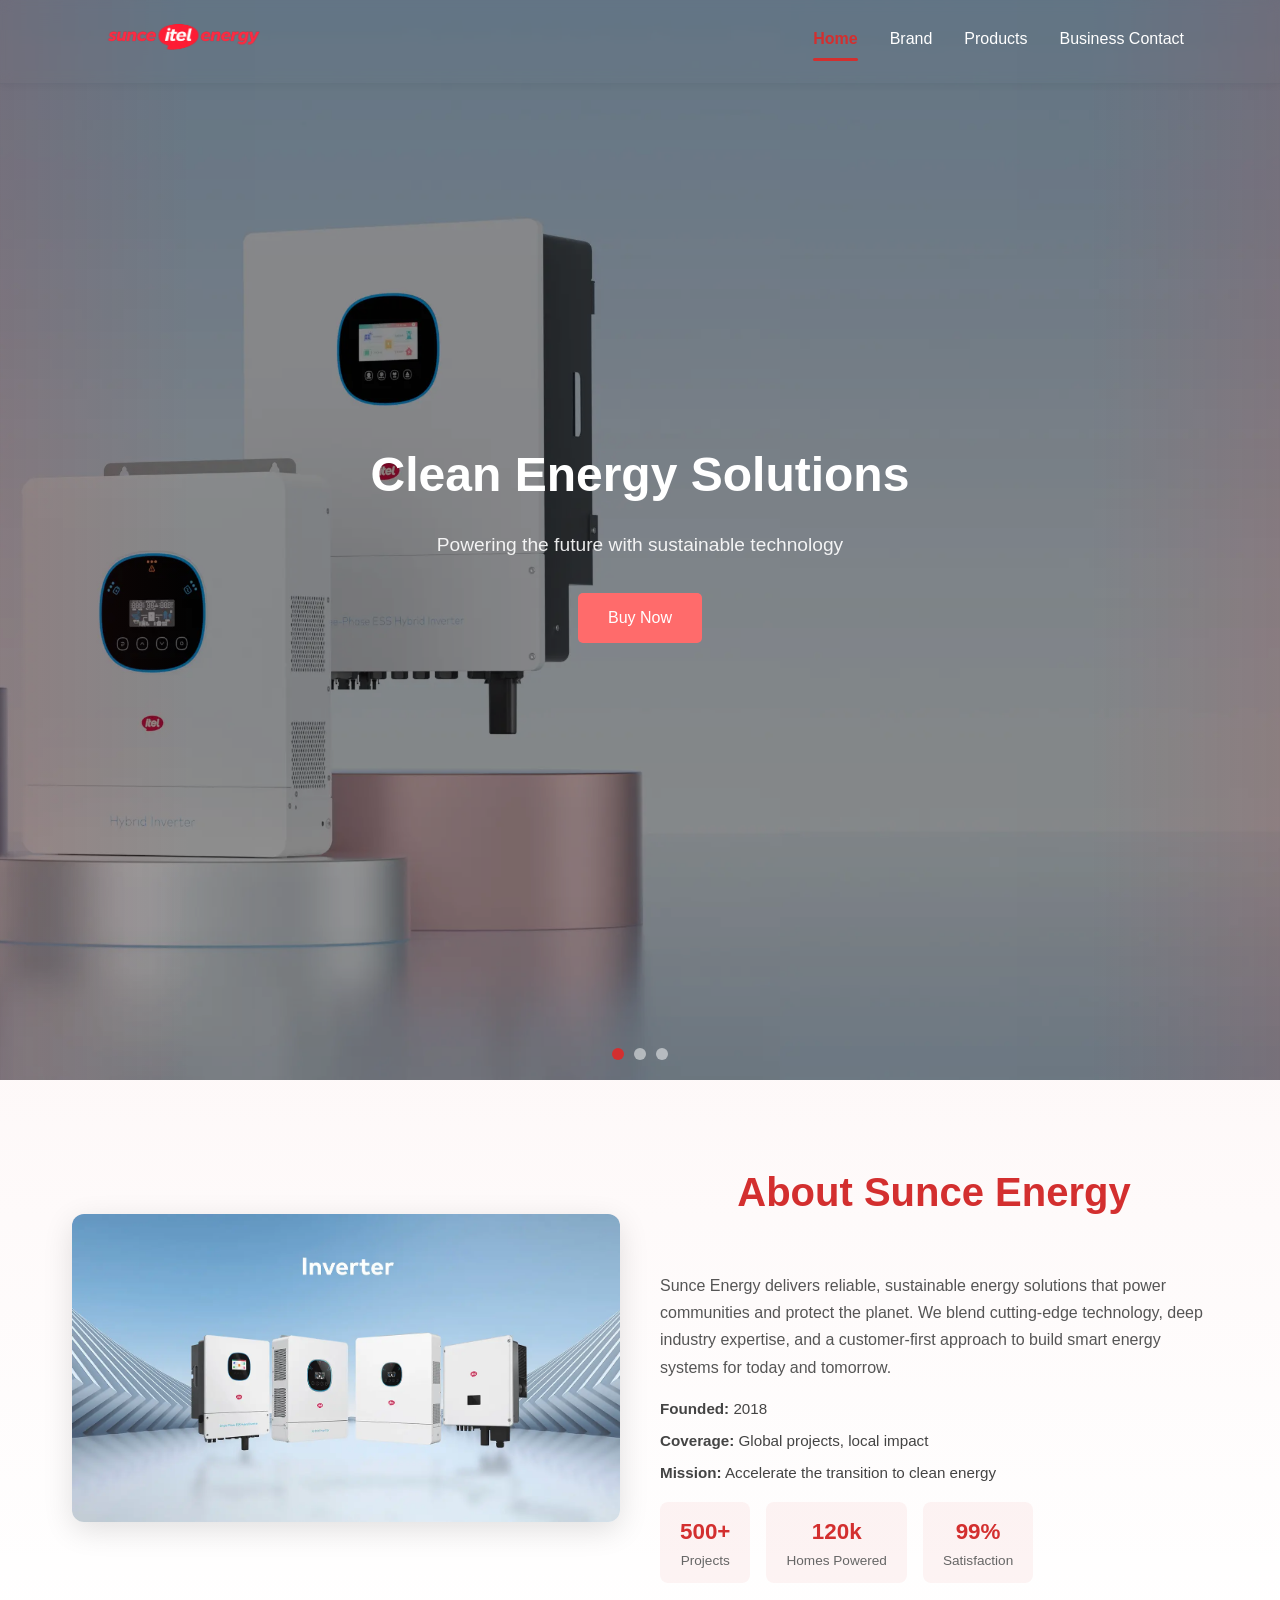
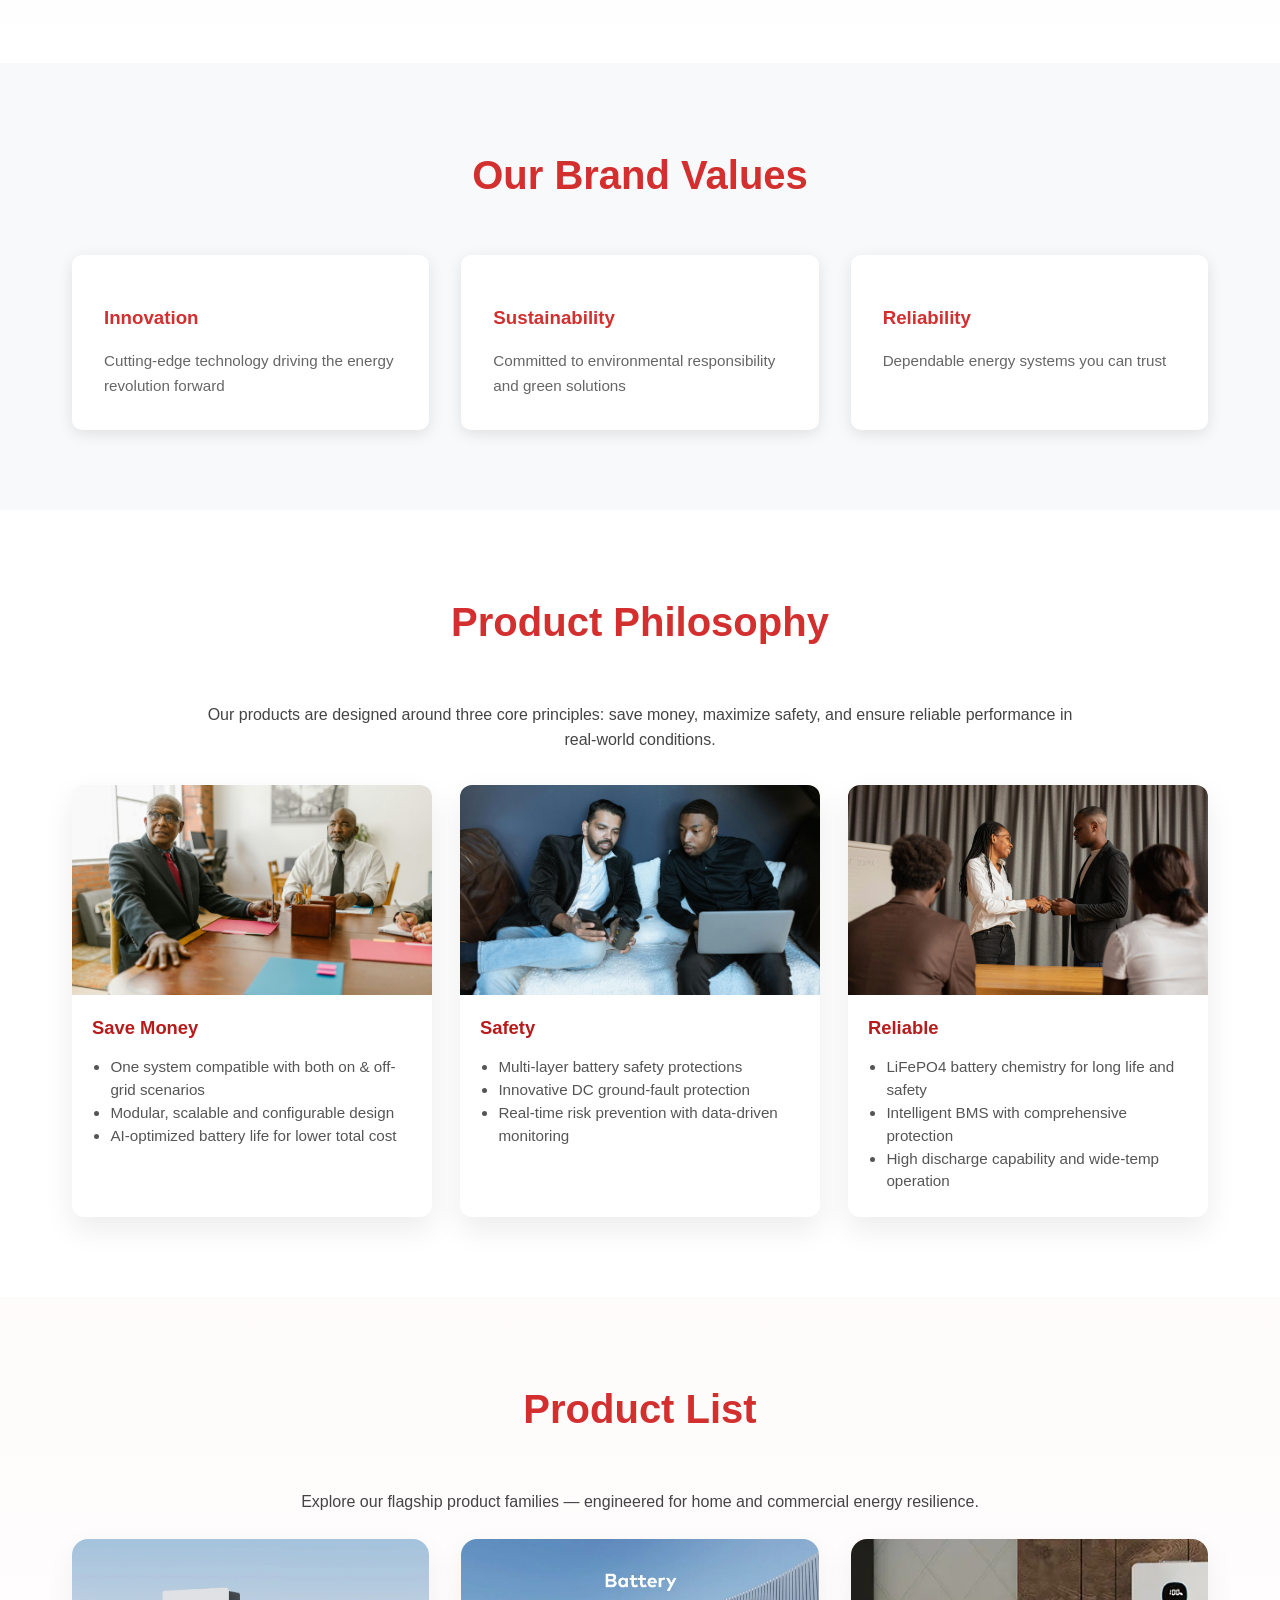
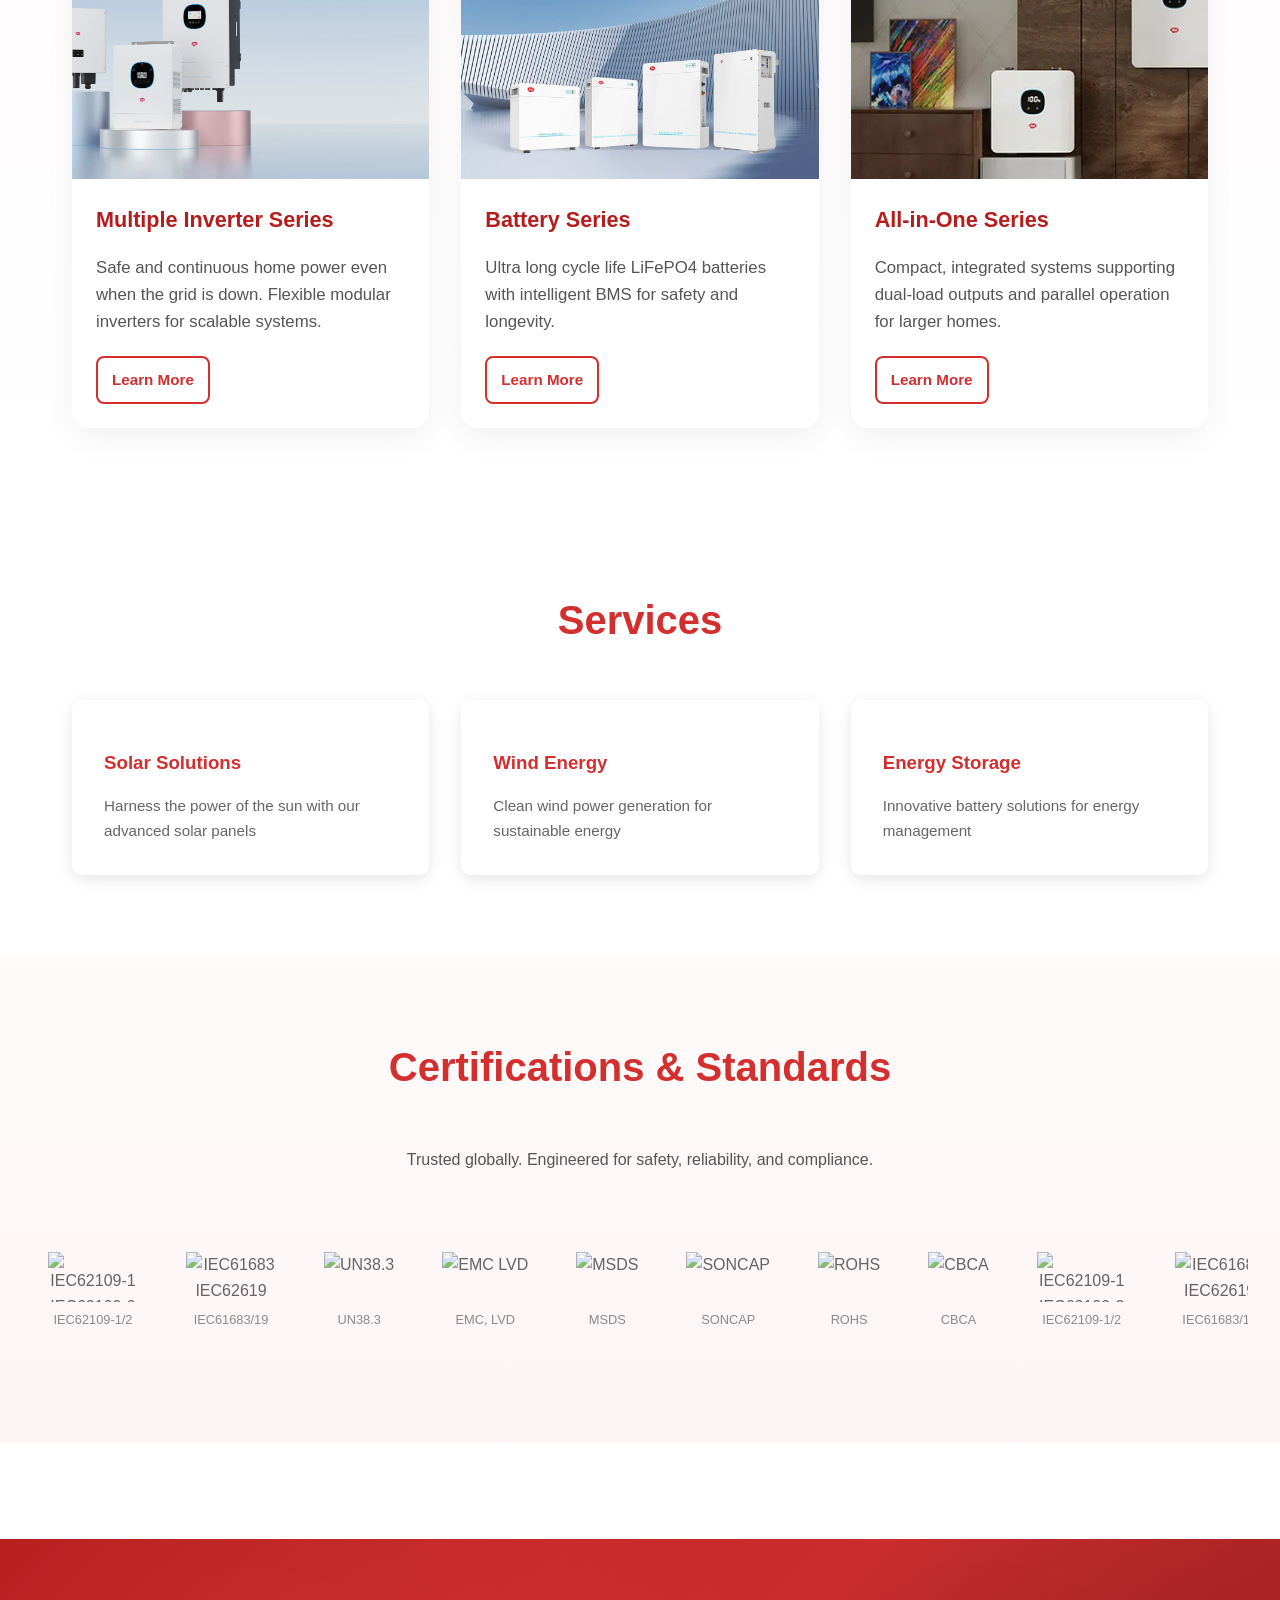
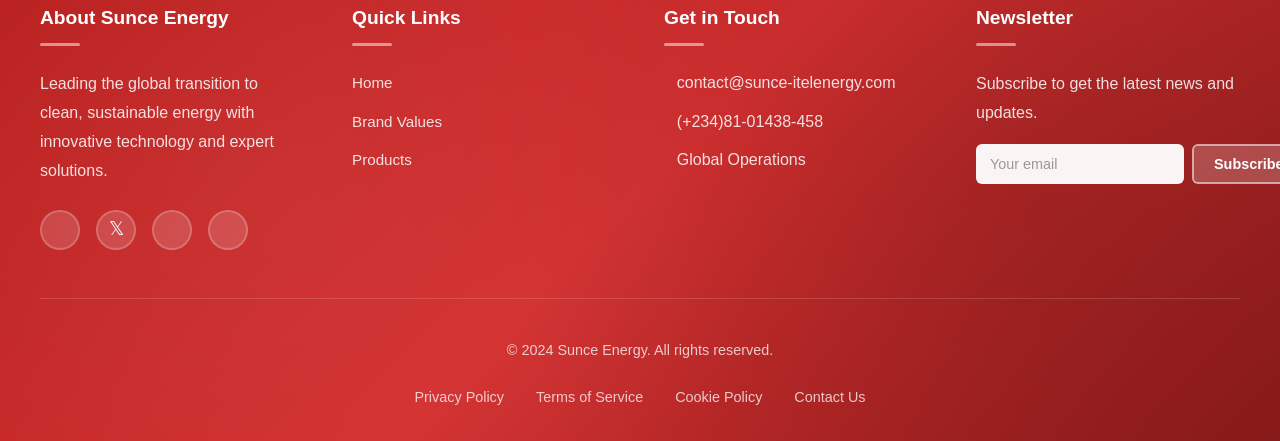
==== commit f9384746: "buttons changed, images replaced and index page update ✅" ====
--- a/index.html
+++ b/index.html
@@ -3,7 +3,7 @@
 <head>
     <meta charset="UTF-8">
     <meta name="viewport" content="width=device-width, initial-scale=1.0">
-    <title>Sunce-iTel Energy - Brand</title>
+    <title>Sunce Energy - Brand</title>
    <link rel="stylesheet" href="styles.css">
         <link rel="icon" href="asset/itel-logo.png" type="image/png" sizes="32x32">
         <link rel="shortcut icon" href="asset/itel-logo.png" type="image/png">
@@ -15,10 +15,10 @@
     <header>
         <nav>
             <div class="logo">
-                <img src="asset/itel-logo.png" alt="Sunce-iTel Energy Logo">
+                <img src="asset/itel-logo.png" alt="Sunce Energy Logo">
             </div>
             <ul class="nav-links">
-                <li><a href="#home">Home</a></li>
+                <li><a href="index.html">Home</a></li>
                 <li><a href="#brand">Brand</a></li>
                 <li><a href="products.html">Products</a></li>
                 <li><a href="contact.html">Business Contact</a></li>
@@ -46,7 +46,7 @@
                 <div class="carousel-overlay">
                     <h1>Clean Energy Solutions</h1>
                     <p>Powering the future with sustainable technology</p>
-                    <button class="cta-button">Buy Now</button>
+                    <a href="https://wa.me/2348101438458" target="_blank" class="cta-button">Buy Now</a>
                 </div>
 
                 <div class="carousel-dots">
@@ -60,11 +60,11 @@
         <section class="section about-section" id="about-itel">
             <div class="container about-container">
                 <div class="about-image">
-                    <img src="https://images.unsplash.com/photo-1509395176047-4a66953fd231?w=1200&h=800&fit=crop" alt="Sunce-iTel Energy team and solar panels">
+                    <img src="asset/pc-IP54-home_-_______-D6ezKqgi.webp" alt="Sunce Energy team and solar panels">
                 </div>
                 <div class="about-content">
-                    <h2>About Sunce-iTel Energy</h2>
-                    <p>Sunce-iTel Energy delivers reliable, sustainable energy solutions that power communities and protect the planet. We blend cutting-edge technology, deep industry expertise, and a customer-first approach to build smart energy systems for today and tomorrow.</p>
+                    <h2>About Sunce Energy</h2>
+                    <p>Sunce Energy delivers reliable, sustainable energy solutions that power communities and protect the planet. We blend cutting-edge technology, deep industry expertise, and a customer-first approach to build smart energy systems for today and tomorrow.</p>
                     <ul class="about-list">
                         <li><strong>Founded:</strong> 2018</li>
                         <li><strong>Coverage:</strong> Global projects, local impact</li>
@@ -119,7 +119,7 @@
 
                 <div class="pp-grid">
                     <article class="pp-card">
-                        <div class="pp-image" style="background-image: url('https://energy.itel-life.com/traness-web/assets/Product_Philosophy1-DYWTIjxz.webp');"></div>
+                        <div class="pp-image" style="background-image: url('asset/pexels-rdne-8123801.jpg');"></div>
                         <div class="pp-body">
                             <h3>Save Money</h3>
                             <ul>
@@ -131,7 +131,7 @@
                     </article>
 
                     <article class="pp-card">
-                        <div class="pp-image" style="background-image: url('https://energy.itel-life.com/traness-web/assets/Product_Philosophy2-Bd6R8GbZ.webp');"></div>
+                        <div class="pp-image" style="background-image: url('asset/pexels-rdne-5922334.jpg');"></div>
                         <div class="pp-body">
                             <h3>Safety</h3>
                             <ul>
@@ -143,7 +143,7 @@
                     </article>
 
                     <article class="pp-card">
-                        <div class="pp-image" style="background-image: url('https://energy.itel-life.com/traness-web/assets/Product_Philosophy3-BLWLSfv9.webp');"></div>
+                        <div class="pp-image" style="background-image: url('asset/pexels-gabby-k-9489083.jpg');"></div>
                         <div class="pp-body">
                             <h3>Reliable</h3>
                             <ul>
@@ -169,7 +169,7 @@
                             <h3 class="pl-title">Multiple Inverter Series</h3>
                             <p class="pl-desc">Safe and continuous home power even when the grid is down. Flexible modular inverters for scalable systems.</p>
                             <div class="pl-buttons">
-                                <a class="btn btn-outline" href="#">Learn More</a>
+                                <a class="btn btn-outline" href="https://wa.me/2348101438458">Learn More</a>
                             </div>
                         </div>
                     </div>
@@ -180,7 +180,7 @@
                             <h3 class="pl-title">Battery Series</h3>
                             <p class="pl-desc">Ultra long cycle life LiFePO4 batteries with intelligent BMS for safety and longevity.</p>
                             <div class="pl-buttons">
-                                <a class="btn btn-outline" href="#">Learn More</a>
+                                <a class="btn btn-outline" href="https://wa.me/2348101438458">Learn More</a>
                             </div>
                         </div>
                     </div>
@@ -191,18 +191,7 @@
                             <h3 class="pl-title">All-in-One Series</h3>
                             <p class="pl-desc">Compact, integrated systems supporting dual-load outputs and parallel operation for larger homes.</p>
                             <div class="pl-buttons">
-                                <a class="btn btn-outline" href="#">Learn More</a>
-                            </div>
-                        </div>
-                    </div>
-
-                    <div class="pl-card">
-                        <div class="pl-image" style="background-image: url('asset/pc-02-Brand-Bh3NAo-r.webp');"></div>
-                        <div class="pl-body">
-                            <h3 class="pl-title">Hybrid & On-Grid Inverters</h3>
-                            <p class="pl-desc">IP66/IP54 rated hybrid inverters with multi-output and advanced PV integration for reliable performance.</p>
-                            <div class="pl-buttons">
-                                <a class="btn btn-outline" href="#">Learn More</a>
+                                <a class="btn btn-outline" href="https://wa.me/2348101438458">Learn More</a>
                             </div>
                         </div>
                     </div>
@@ -298,7 +287,7 @@
             <div class="footer-content">
                 <!-- About Section -->
                 <div class="footer-section">
-                    <h3>About Sunce-iTel Energy</h3>
+                    <h3>About Sunce Energy</h3>
                     <p>Leading the global transition to clean, sustainable energy with innovative technology and expert solutions.</p>
                     <div class="social-links">
                         <a href="#" title="Facebook"><span class="iconify" data-icon="mdi:facebook" data-inline="false" data-width="1.2em" data-height="1.2em"></span></a>
@@ -348,12 +337,12 @@
 
             <!-- Footer Bottom -->
             <div class="footer-bottom">
-                <p>&copy; 2024 Sunce-iTel Energy. All rights reserved.</p>
+                <p>&copy; 2024 Sunce Energy. All rights reserved.</p>
                 <div class="footer-links">
                     <a href="#">Privacy Policy</a>
                     <a href="#">Terms of Service</a>
                     <a href="#">Cookie Policy</a>
-                    <a href="#">Contact Us</a>
+                    <a href="https://wa.me/2348101438458">Contact Us</a>
                 </div>
             </div>
         </div>
--- a/styles.css
+++ b/styles.css
@@ -446,50 +446,89 @@
 
                 .pl-grid {
                     display: grid;
-                    grid-template-columns: repeat(auto-fit, minmax(260px, 1fr));
-                    gap: 1.5rem;
-                    max-width: 1200px;
+                    grid-template-columns: repeat(3, 1fr);
+                    gap: 2rem;
+                    max-width: 1300px;
                     margin: 0 auto;
                 }
 
+                @media (max-width: 992px) {
+                    .pl-grid {
+                        grid-template-columns: repeat(auto-fit, minmax(280px, 1fr));
+                        gap: 1.5rem;
+                    }
+                }
+
                 .pl-card {
                     background: #fff;
-                    border-radius: 12px;
+                    border-radius: 16px;
                     overflow: hidden;
                     display: flex;
                     flex-direction: column;
                     box-shadow: 0 10px 30px rgba(0,0,0,0.06);
-                    transition: transform 0.3s ease, box-shadow 0.3s ease;
+                    transition: all 0.4s cubic-bezier(0.4, 0, 0.2, 1);
+                    animation: fadeInUp 0.6s ease-out forwards;
+                    opacity: 0;
                 }
 
+                .pl-card:nth-child(1) {
+                    animation-delay: 0.1s;
+                }
+
+                .pl-card:nth-child(2) {
+                    animation-delay: 0.2s;
+                }
+
+                .pl-card:nth-child(3) {
+                    animation-delay: 0.3s;
+                }
+
+                @keyframes fadeInUp {
+                    from {
+                        opacity: 0;
+                        transform: translateY(30px);
+                    }
+                    to {
+                        opacity: 1;
+                        transform: translateY(0);
+                    }
+                }
+
                 .pl-card:hover {
-                    transform: translateY(-8px);
-                    box-shadow: 0 20px 40px rgba(0,0,0,0.12);
+                    transform: translateY(-12px) scale(1.02);
+                    box-shadow: 0 25px 50px rgba(211,47,47,0.15);
                 }
 
                 .pl-image {
-                    height: 180px;
+                    height: 240px;
                     background-position: center;
                     background-size: cover;
+                    transition: transform 0.4s ease;
                 }
 
+                .pl-card:hover .pl-image {
+                    transform: scale(1.05);
+                }
+
                 .pl-body {
-                    padding: 18px;
+                    padding: 24px;
                     display: flex;
                     flex-direction: column;
-                    gap: 10px;
+                    gap: 12px;
                     flex: 1 1 auto;
                 }
 
                 .pl-title {
                     color: #b71c1c;
-                    font-size: 1.1rem;
-                    margin-bottom: 4px;
+                    font-size: 1.35rem;
+                    margin-bottom: 6px;
+                    font-weight: 700;
                 }
 
                 .pl-desc {
                     color: #555;
-                    font-size: 0.95rem;
+                    font-size: 1.05rem;
+                    line-height: 1.6;
                     flex: 1 1 auto;
                 }
 
